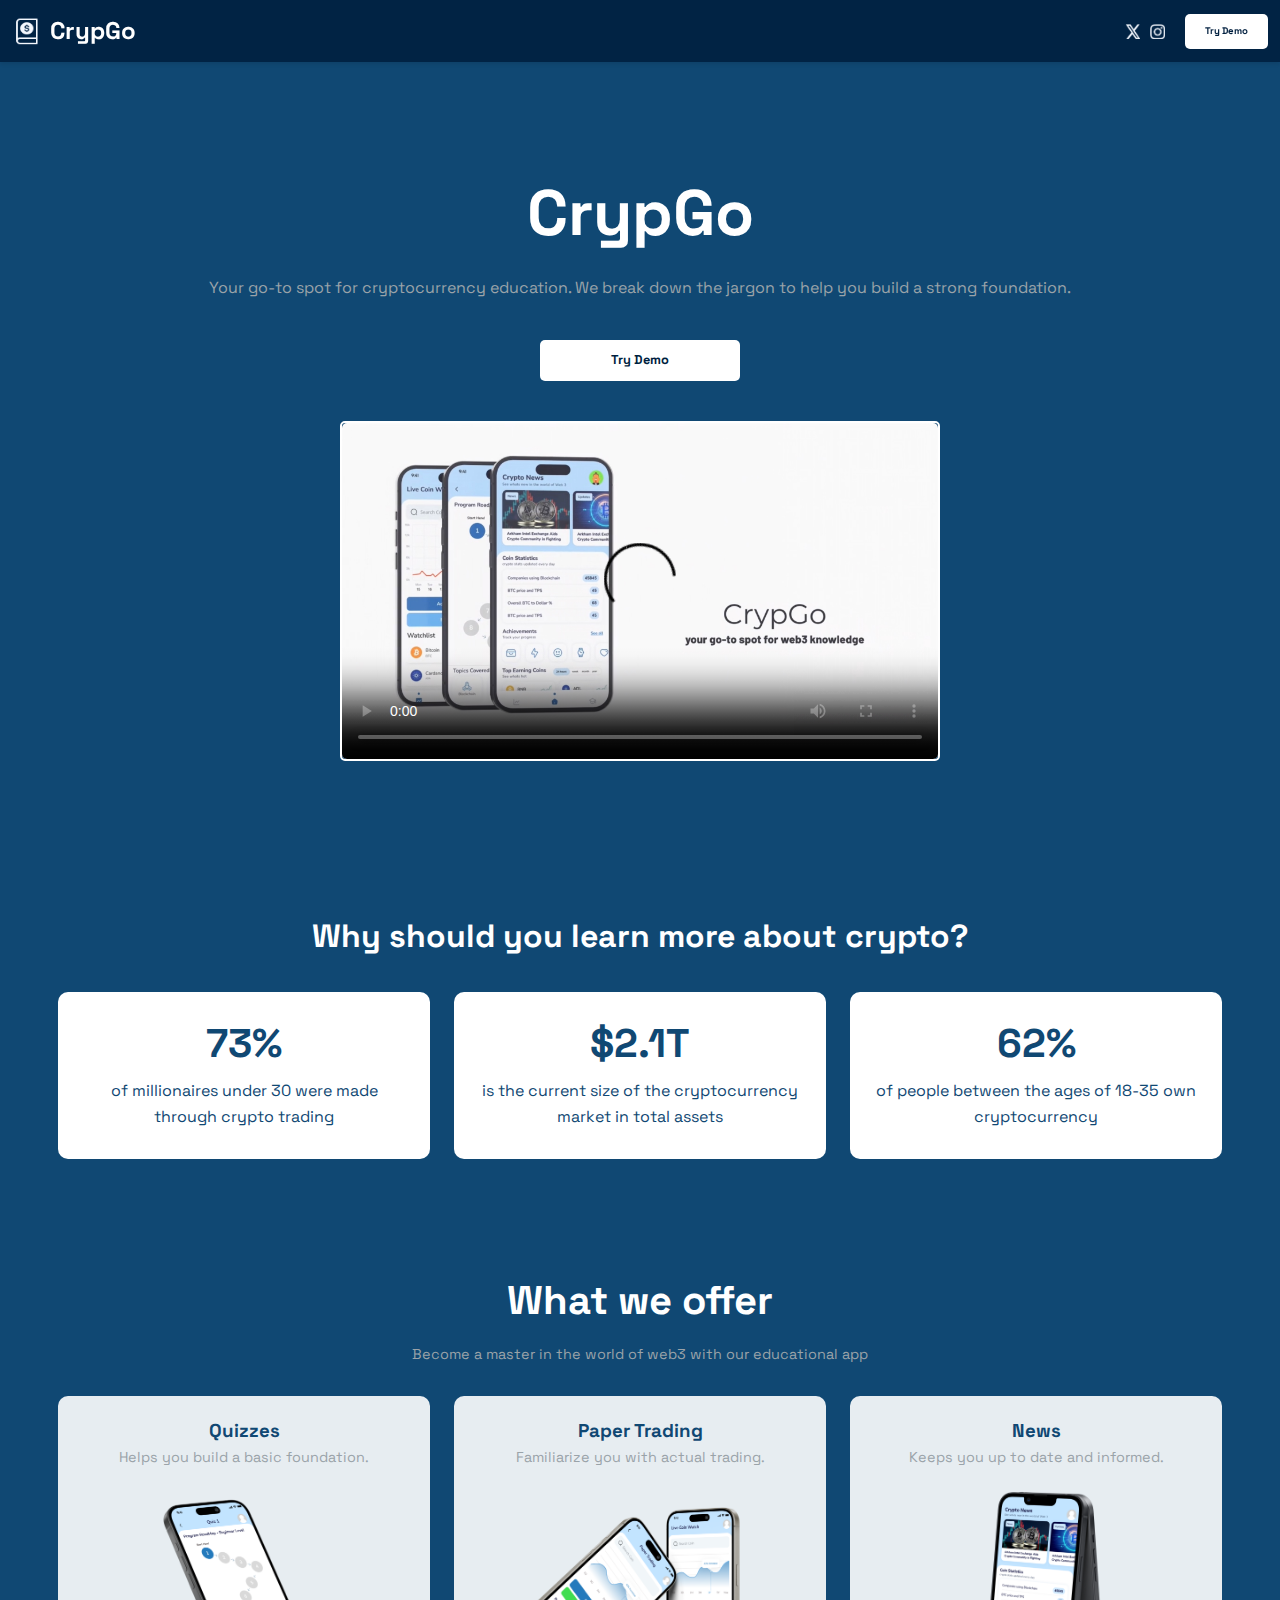
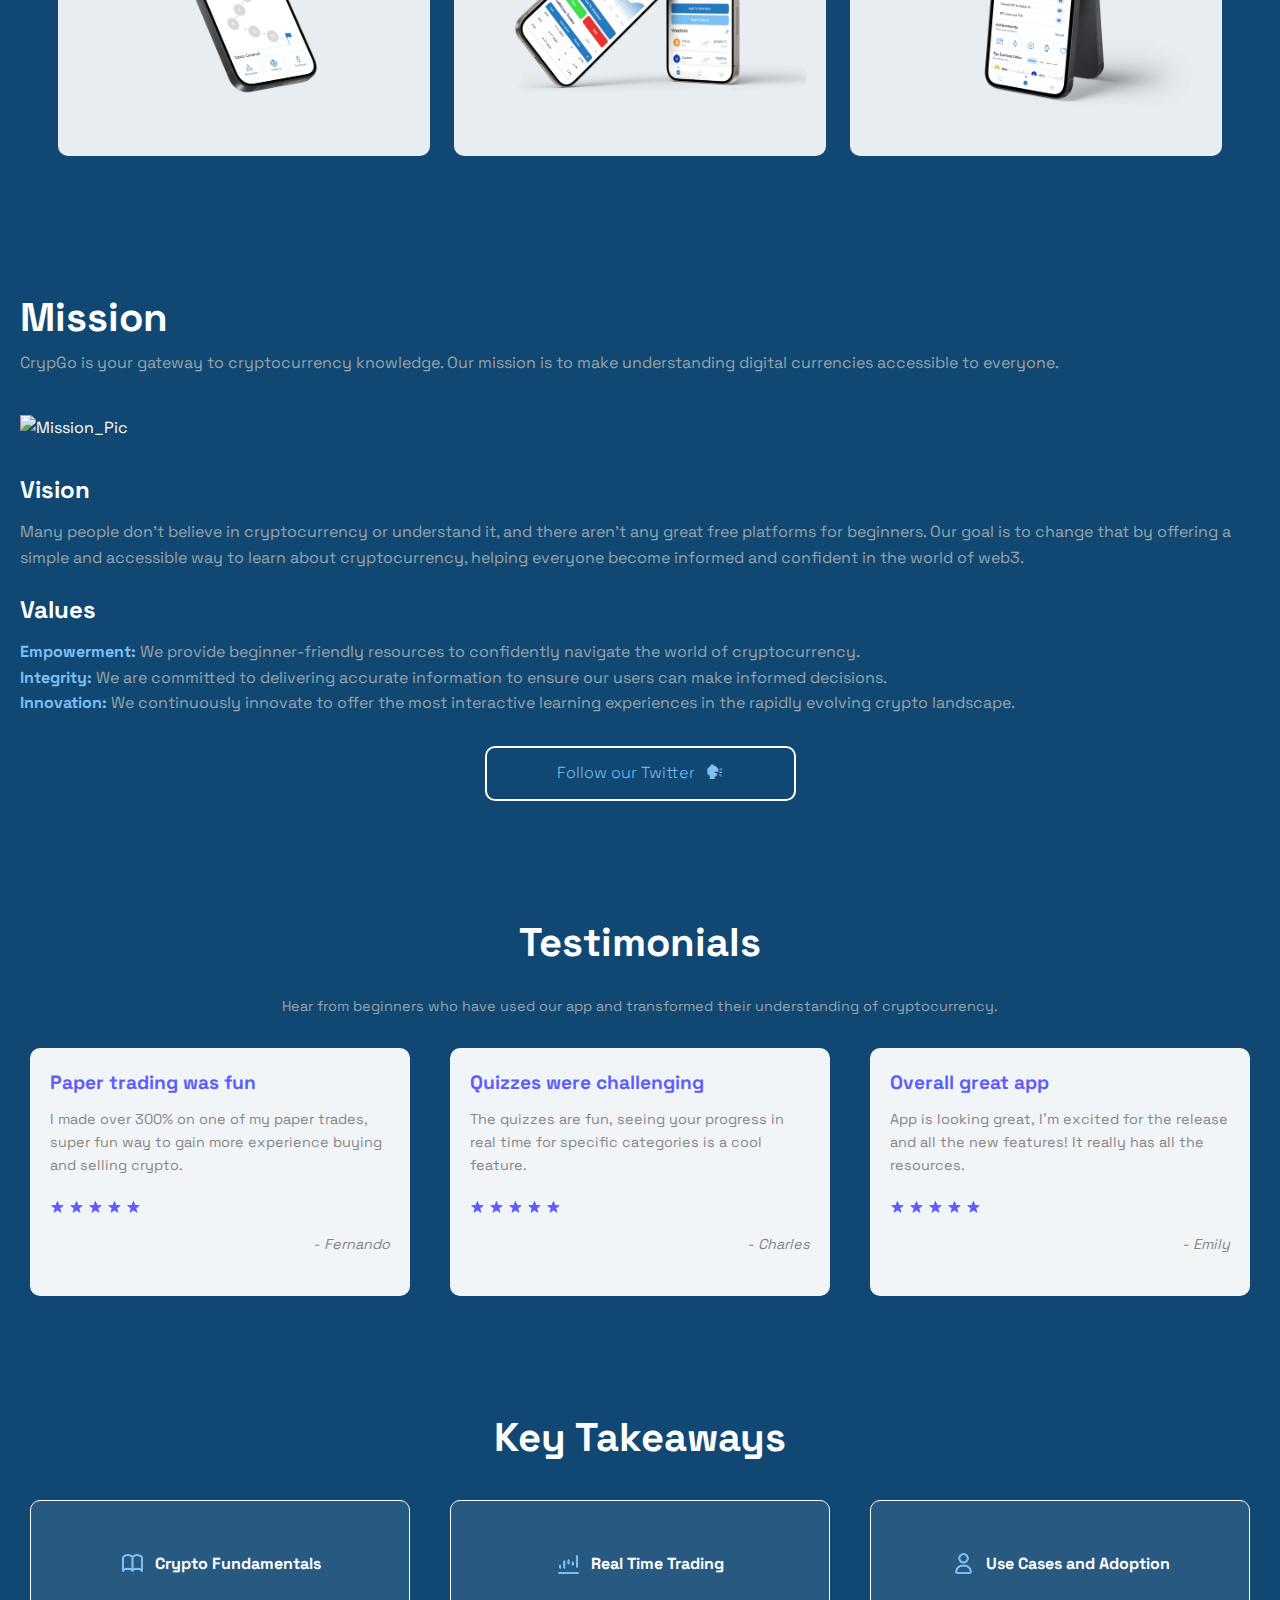
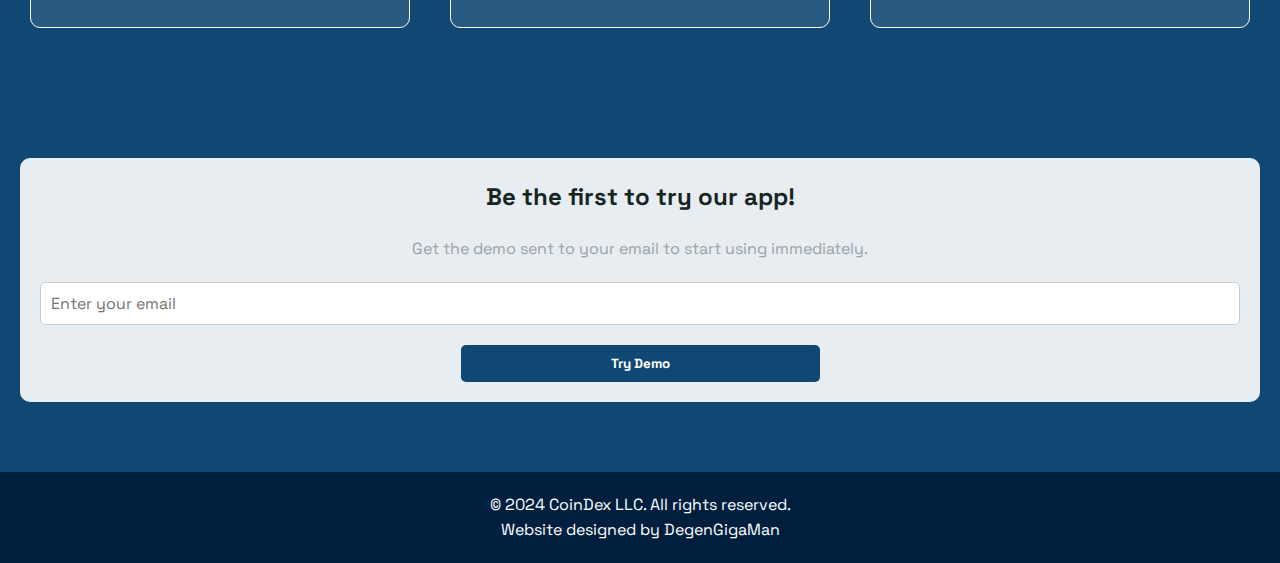
==== index.html @ a0b88c1d "Update index.html" ====
<!DOCTYPE html>
<html lang="en">
<head>
    <meta charset="UTF-8">
    <meta name="viewport" content="width=device-width, initial-scale=1.0">
    <title>CrypGo</title>
    <link rel="stylesheet" href="assets/css/styles9991.css">
    <link href="https://fonts.googleapis.com/css2?family=Space+Grotesk:wght@400;500;700&display=swap" rel="stylesheet">
    <link rel="icon" href="assets/favicon/favicon-180x180.png" type="image/png">
    <link rel="manifest" href="/site.webmanifest">
    <script>
    !function(t,e){var o,n,p,r;e.__SV||(window.posthog=e,e._i=[],e.init=function(i,s,a){function g(t,e){var o=e.split(".");2==o.length&&(t=t[o[0]],e=o[1]),t[e]=function(){t.push([e].concat(Array.prototype.slice.call(arguments,0)))}}(p=t.createElement("script")).type="text/javascript",p.async=!0,p.src=s.api_host.replace(".i.posthog.com","-assets.i.posthog.com")+"/static/array.js",(r=t.getElementsByTagName("script")[0]).parentNode.insertBefore(p,r);var u=e;for(void 0!==a?u=e[a]=[]:a="posthog",u.people=u.people||[],u.toString=function(t){var e="posthog";return"posthog"!==a&&(e+="."+a),t||(e+=" (stub)"),e},u.people.toString=function(){return u.toString(1)+".people (stub)"},o="capture identify alias people.set people.set_once set_config register register_once unregister opt_out_capturing has_opted_out_capturing opt_in_capturing reset isFeatureEnabled onFeatureFlags getFeatureFlag getFeatureFlagPayload reloadFeatureFlags group updateEarlyAccessFeatureEnrollment getEarlyAccessFeatures getActiveMatchingSurveys getSurveys getNextSurveyStep onSessionId setPersonProperties".split(" "),n=0;n<o.length;n++)g(u,o[n]);e._i.push([i,s,a])},e.__SV=1)}(document,window.posthog||[]);
    posthog.init('phc_WqKW3O8ZrnkgJFUJP3winq3ApRAwrnERkUU58z4vp6s',{api_host:'https://us.i.posthog.com', person_profiles: 'identified_only' // or 'always' to create profiles for anonymous users as well
        })
</script>
</head>
<body>
    <header>
        <div class="nav-left">
            <div class="logo">
                <img src="assets/images/logo.png" alt="logo">
                CrypGo
            </div>
        </div>
        <div class="nav-right">
            <div class="social-media-icons">
                <a href="https://twitter.com/crypgo_app" target="_blank">
                    <img src="assets/images/Twitter-icon.png" alt="Twitter" class="social-icon">
                </a>
                <a href="https://instagram.com/crypgo_app" target="_blank">
                    <img src="assets/images/Instagram-icon.png" alt="Instagram" class="social-icon">
                </a>
            </div>
            <a href="#form-section" class="try-demo" style="padding: 10px 20px; font-size: 0.6rem; font-family: 'Space Grotesk'; text-decoration: none;">Try Demo</a>
        </div>
    </header>    

    <section class="hero">
        <h1 style="font-size: 4rem;"> CrypGo</h1>
        <p>Your go-to spot for cryptocurrency education. We break down the jargon to help you build a strong foundation.</p>
        <a href="#form-section" class="try-demo" style="font-family: 'Space Grotesk'; font-size: 0.8rem; text-decoration: none;">Try Demo</a>
                <div class="video-container" style="margin-top: 40px;">
            <video controls playsinline poster="assets/images/thumbnail.jpg" style="width: 100%; max-width: 600px; height: auto;">
                <source src="assets/images/intro_vid.mp4" type="video/mp4">
                Your browser does not support the video tag.
            </video>
        </div>
    </section>

    <section class="why-learn">
        <h2>Why should you learn more about crypto?</h2>
        <div class="stat">
            <h3>73%</h3>
            <p>of millionaires under 30 were made through crypto trading</p>
        </div>
        <div class="stat">
            <h3>$2.1T</h3>
            <p>is the current size of the cryptocurrency market in total assets</p>
        </div>
        <div class="stat">
            <h3>62%</h3>
            <p>of people between the ages of 18-35 own cryptocurrency</p>
        </div>
    </section>

    <section class="features">
        <h2>What we offer</h2>
        <p>Become a master in the world of web3 with our educational app</p>
        <div class="feature" style="margin-bottom: 30px;">
            <h3>Quizzes</h3>
            <p>Helps you build a basic foundation.</p>
            <img src="assets/images/iPhone1.png" alt="Quizzes">
        </div>
        <div class="feature" style="margin-bottom: 30px;">
            <h3>Paper Trading</h3>
            <p>Familiarize you with actual trading.</p>
            <img src="assets/images/iPhone2.png" alt="Paper Trading">
        </div>
        <div class="feature">
            <h3>News</h3>
            <p>Keeps you up to date and informed.</p>
            <img src="assets/images/iPhone3.png" alt="News">
        </div>
    </section>

    <section class="mission">
        <h2>Mission</h2>
        <p>CrypGo is your gateway to cryptocurrency knowledge. Our mission is to make understanding digital currencies accessible to everyone.</p>
        <img src="/assets/images/Mission.png" alt="Mission_Pic">
        <h3 style="margin-bottom: 10px; font-size: 1.5rem;">Vision</h3>
        <p>Many people don't believe in cryptocurrency or understand it, and there aren't any great free platforms for beginners.
            Our goal is to change that by offering a simple and accessible way to learn about cryptocurrency,
            helping everyone become informed and confident in the world of web3.
        </p>
        <h3 style="margin-top: 20px; margin-bottom: 10px; font-size: 1.5rem;">Values</h3>
        <p><strong style="color:#7DBFF3";>Empowerment:</strong> We provide beginner-friendly resources to confidently navigate the world of cryptocurrency.</p>
        <p><strong style="color:#7DBFF3";>Integrity:</strong> We are committed to delivering accurate information to ensure our users can make informed decisions. </p>
        <p><strong style="color:#7DBFF3";>Innovation:</strong> We continuously innovate to offer the most interactive learning experiences in the rapidly evolving crypto landscape. </p>
        <div class="cta-container">
            <a href="https://twitter.com/crypgo_app" class="follow-twitter">
                Follow our Twitter 
                <span>&#x1F5E3;</span> <!-- Replace with appropriate icon if needed -->
            </a>
        </div>
    </section>



    <section class="testimonials">
        <h2>Testimonials</h2>
        <p>Hear from beginners who have used our app and transformed their understanding of cryptocurrency. </p>
        <div class="testimonials-container">
            <div class="testimonial">
                <p style="color: #5D5DFF;">Paper trading was fun</p>
                <p style="color: #868686; margin-bottom: 20px;" >I made over 300% on one of my paper trades, super fun way to gain more experience buying and selling crypto.</p>
                <img src="assets/images/Star.png" alt="5stars" style="width: 15px; height: 15px;">
                <img src="assets/images/Star.png" alt="5stars" style="width: 15px; height: 15px;">
                <img src="assets/images/Star.png" alt="5stars" style="width: 15px; height: 15px;">
                <img src="assets/images/Star.png" alt="5stars" style="width: 15px; height: 15px;">
                <img src="assets/images/Star.png" alt="5stars" style="width: 15px; height: 15px;">
                <p style="color: #868686;">- Fernando</p>
            </div>
            <div class="testimonial">
                <p style="color: #5D5DFF;">Quizzes were challenging</p>
                <p style="color: #868686; margin-bottom: 20px;">The quizzes are fun, seeing your progress in real time for specific categories is a cool feature.</p>
                <img src="assets/images/Star.png" alt="5stars" style="width: 15px; height: 15px;">
                <img src="assets/images/Star.png" alt="5stars" style="width: 15px; height: 15px;">
                <img src="assets/images/Star.png" alt="5stars" style="width: 15px; height: 15px;">
                <img src="assets/images/Star.png" alt="5stars" style="width: 15px; height: 15px;">
                <img src="assets/images/Star.png" alt="5stars" style="width: 15px; height: 15px;">
                <p style="color: #868686;">- Charles</p>
            </div>
            <div class="testimonial">
                <p style="color: #5D5DFF;">Overall great app</p>
                <p style="color: #868686; margin-bottom: 20px;">App is looking great, I'm excited for the release and all the new features! It really has all the resources.</p>
                <img src="assets/images/Star.png" alt="5stars" style="width: 15px; height: 15px;">
                <img src="assets/images/Star.png" alt="5stars" style="width: 15px; height: 15px;">
                <img src="assets/images/Star.png" alt="5stars" style="width: 15px; height: 15px;">
                <img src="assets/images/Star.png" alt="5stars" style="width: 15px; height: 15px;">
                <img src="assets/images/Star.png" alt="5stars" style="width: 15px; height: 15px;">
                <p style="color: #868686;">- Emily</p>
            </div>
        </div>
    </section>
    

    <section class="key-takeaways">
        <h2>Key Takeaways</h2>
        <div class="takeaways-container">
            <div class="takeaway">
                <img src="assets/images/Fundamentals.png" alt="fundamentals" class="takeaway-icon">
                <span>Crypto Fundamentals</span>
            </div>
            <div class="takeaway">
                <img src="assets/images/chart.png" alt="real-time trading" class="takeaway-icon">
                <span>Real Time Trading</span>
            </div>
            <div class="takeaway">
                <img src="assets/images/UseCase.png" alt="use cases" class="takeaway-icon">
                <span>Use Cases and Adoption</span>
            </div>
        </div>
    </section>
    

    <section class="cta" id="form-section">
        <div class="cta-container1">
            <h2 style="color: #16251F;">Be the first to try our app!</h2>
            <p style="color:#9AA3A9;">Get the demo sent to your email to start using immediately.</p>
            <form action="https://formspree.io/f/mrbzqnyv" method="POST" class="email-form">
                <input type="email" name="email" id="email" placeholder="Enter your email" class="email-input" required>
                <button type="submit" class="try-demo1">Try Demo</button>
            </form>
        </div>
    </section>   

    <footer>
        <p>&copy; 2024 CoinDex LLC. All rights reserved.</p>
        <p>Website designed by DegenGigaMan</p>
    </footer>
</body>
</html>
---- assets/css/styles9991.css ----
* {
    margin: 0;
    padding: 0;
    box-sizing: border-box;
    font-family: 'Space Grotesk', sans-serif; /* Updated font family */
}

html {
    scroll-behavior: smooth;
}

body {
    background: linear-gradient(180deg, #104873, #104873);
    color: #fff;
    line-height: 1.6;
}

header {
    display: flex;
    justify-content: space-between;
    align-items: center;
    padding: 12px;
    background: rgba(0, 31, 63, 0.9); /* Slightly transparent to make it stand out */
    box-shadow: 0 2px 4px rgba(0, 0, 0, 0.1); /* Add a subtle shadow for depth */
    position: sticky;
    top: 0;
    width: 100%; /* Ensure the header spans the full width */
    z-index: 1000; /* Ensure it stays on top */
}

.nav-left {
    display: flex;
    align-items: center;
}

.logo {
    font-size: 1.5rem;
    font-weight: bold;
    display: flex;
    align-items: center;
}

.logo img {
    margin-right: 10px; /* Space between logo image and text */
    height: 28px;
    width: 28px;
}

.nav-right {
    display: flex;
    align-items: center;
}

.social-media-icons {
    display: flex;
    align-items: center;
    margin-right: 10px;
}

.social-media-icons a {
    display: flex;
    align-items: center;
    margin-right: 10px; /* Space between each icon */
}

.social-icon {
    width: 15px; /* Adjust icon size as needed */
    height: 15px; /* Adjust icon size as needed */
}

.video-container {
    display: flex;
    justify-content: center;
    align-items: center;
    margin-top: 40px;
    border: 2px solid #fff; /* Add a white border */
    border-radius: 5px; /* Optional: Add border radius for rounded corners */
    max-width: 600px; /* Set a maximum width for the container */
    width: 100%; /* Ensure the container takes up full width up to max-width */
    margin: 0 auto; /* Center the container */
}

.video-container video {
    width: 100%;
    max-width: 600px; /* Adjust the max-width as needed */
    border-radius: 5px; /* Optional: Add border radius for rounded corners */
}

.try-demo1 {
    background: #104873;
    color: #fff;
    padding: 10px 150px;
    border: none;
    border-radius: 5px;
    cursor: pointer;
    font-weight: bold;
}


.hero .try-demo {
    display: block;
    width: 100%;
}

.hero {
    text-align: center;
    padding: 100px 20px;
}

.hero h1 {
    margin-bottom: 10px;
    font-family: 'Space Grotesk';
}

.hero p {
    color: #9AA3A9;
    margin-bottom: 40px;
}

.statistics {
    display: flex;
    flex-wrap: wrap;
    justify-content: space-around;
    padding: 50px 20px;
    background: rgba(255, 255, 255, 0.1);
    border-radius: 10px;
    margin: 20px 0;
}

.statistics .stat {
    flex: 1 1 30%;
    text-align: center;
    margin: 10px;
    padding: 20px;
    background: rgba(255, 255, 255, 0.1);
    border-radius: 10px;
}

.statistics .stat h2 {
    font-size: 2rem;
    margin-bottom: 10px;
}

.why-learn {
    text-align: center;
    padding: 50px 20px;
}

.why-learn h2 {
    font-size: 2rem;
    margin-bottom: 20px;
}

.why-learn .stat {
    display: inline-block;
    width: 30%;
    margin: 10px;
    padding: 20px;
    background: rgba(255, 255, 255, 1.0);
    border-radius: 10px;
    text-align: center;
}

.why-learn .stat h3 {
    font-size: 2.5rem;
    margin-bottom: 2px;
    color: #104873;
}

.why-learn .stat p {
    font-size: 1rem;
    margin-bottom: 10px;
    color: #104873;
}

.features {
    text-align: center;
    padding: 50px 20px;
}

.features h2 {
    font-size: 2.5rem;
    margin-bottom: 10px;
}

.features p {
    margin-bottom: 20px;
    color: #9AA3A9;
    font-size: .9rem;
}

.feature p {
    margin-bottom: 0px;
}

.features .feature {
    display: inline-block;
    width: 30%;
    margin: 10px;
    padding: 20px;
    background: rgba(255, 255, 255, 0.9);
    border-radius: 10px;
    text-align: center;
}

.features .feature h3 {
    color: #104873;
}


.features .feature img {
    width: 100%;
    height: auto;
    margin-bottom: 10px;
    border-radius: 10px;
}

.mission {
    padding: 50px 20px;
}

.mission h2 {
    font-size: 2.5rem;
}

.mission p {
    font-size: 1rem;
    color: #9AA3A9;
}

.mission img {
    margin-top: 40px;
    margin-bottom: 30px;
    width: 280px;
    height: 280px;
    
}

.cta-container {
    display: flex;
    justify-content: center;
    align-items: center;
    margin-top: 30px;
}

.follow-twitter {
    background: transparent;
    color: #7DBFF3;
    padding: 10px 70px;
    border: 2px solid #fff;
    border-radius: 10px;
    cursor: pointer;
    font-weight: 100;
    display: inline-flex;
    align-items: center;
    margin-bottom: 10px;
    text-decoration: none; /* Remove the default link underline */
}

.follow-twitter span {
    margin-left: 10px;
    font-size: 1.2em;
}


.testimonials {
    text-align: center;
    padding: 50px 20px;
}

.testimonials p {
    margin-bottom: 20px;
    color: #9AA3A9;
    font-size: .9rem;
}

.testimonials h2 {
    font-size: 2.5rem;
    margin-bottom: 20px;
}

.testimonials-container {
    display: flex;
    flex-wrap: wrap;
    justify-content: space-around;
    gap: 20px; /* Adjust spacing between testimonial cards */
}

.testimonial {
    flex: 1 1 30%;
    background: rgba(255, 255, 255, 0.95);
    border-radius: 10px;
    padding: 20px;
    margin: 10px;
    text-align: left;
}

.testimonial p:first-child {
    font-size: 1.2rem;
    font-weight: bold;
    margin-bottom: 10px;
}

.testimonial p:last-child {
    text-align: right;
    font-style: italic;
    margin-top: 10px;
}


.key-takeaways {
    text-align: center;
    padding: 50px 20px;
}

.key-takeaways h2 {
    font-size: 2.5rem;
    margin-bottom: 20px;
    font-family: 'Space Grotesk', sans-serif; /* Ensure the correct font is applied */
}

.takeaways-container {
    display: flex;
    flex-wrap: wrap;
    justify-content: space-around;
    gap: 20px; /* Adjust spacing between takeaway cards */
}

.takeaway {
    display: flex;
    align-items: center;
    justify-content: center; /* Center the content horizontally */
    flex: 1 1 30%;
    background: rgba(255, 255, 255, 0.1);
    border-radius: 10px;
    padding: 50px;
    margin: 10px;
    border: 1px solid #fff; /* Add white border */
    text-align: center; /* Center the text */
    font-family: 'Space Grotesk', sans-serif; /* Ensure the correct font is applied */
}

.takeaway-icon {
    width: 25px;
    height: 25px;
    margin-right: 10px; /* Space between icon and text */
}

.takeaway span {
    font-size: 1rem;
    font-weight: bold;
    font-family: 'Space Grotesk', sans-serif; /* Ensure the correct font is applied */
}


.cta {
    text-align: center;
    padding: 50px 20px;
}

.cta-container1 {
    background: rgba(255, 255, 255, 0.9);
    border-radius: 10px;
    padding: 20px;
    margin: 20px 0;
    display: flex;
    flex-direction: column;
    align-items: center;
    justify-content: center;
}

.cta h2 {
    font-size: 2.rem;
    margin-bottom: 20px;
}

.cta p {
    font-size: 1rem;
    margin-bottom: 20px;
}

.email-form {
    display: flex;
    flex-direction: column;
    align-items: center;
    gap: 20px;
    width: 100%;
}

.email-label {
    font-size: 1rem;
    color: #16251F;
    margin-bottom: 5px;
    text-align: left;
    width: 100%;
}

.email-input {
    width: 100%;
    padding: 10px;
    border: 1px solid #ccc;
    border-radius: 5px;
    font-size: 1rem;
    transition: border-color 0.3s;
}

.email-input:focus {
    border-color: #007bff;
    outline: none;
}

.try-demo {
    background: #fff;
    color: #001f3f;
    padding: 10px 20px;
    border: none;
    border-radius: 5px;
    cursor: pointer;
    font-weight: bold;
}


footer {
    text-align: center;
    padding: 20px;
    background: #001f3f;
}


@media (max-width: 768px) {
    .testimonials-container {
        flex-direction: column;
        align-items: center;
    }

    .testimonial {
        flex: 1 1 100%;
        width: 90%; /* Adjust width for better mobile view */
    }
}

@media (min-width: 768px) {
    .hero .try-demo {
        width: auto; /* Adjust width for larger screens */
        max-width: 200px; /* Set a maximum width for larger screens */
        margin: 0 auto;
    }
}

/* Media Queries for responsiveness */
@media (max-width: 768px) {
    .statistics, .why-learn .stat, .features .feature, .key-takeaways .takeaway {
        flex: 1 1 100%;
        width: 90%;
        margin: 10px auto;
    }

    .hero h1 {
        font-size: 2rem;
    }

    .hero {
        padding: 50px 20px;
    }

    .features .feature img {
        height: auto;
    }
}
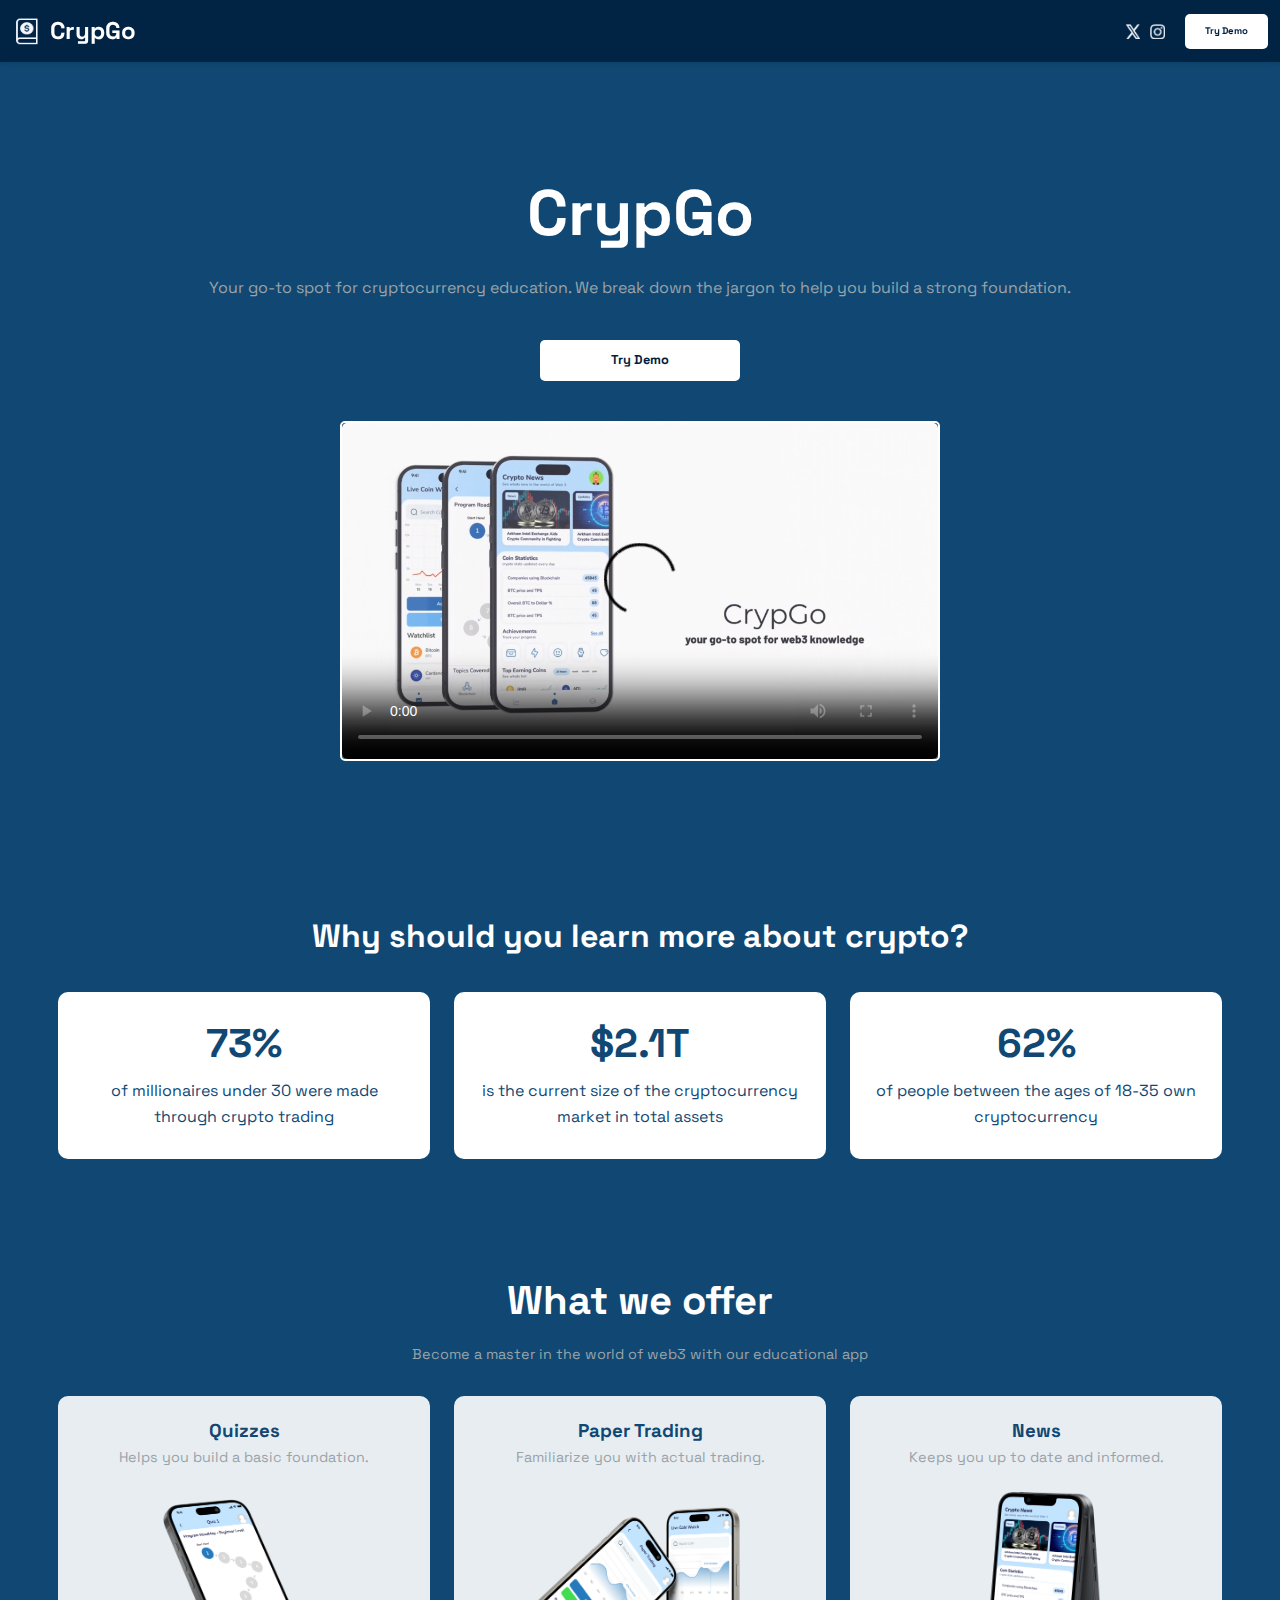
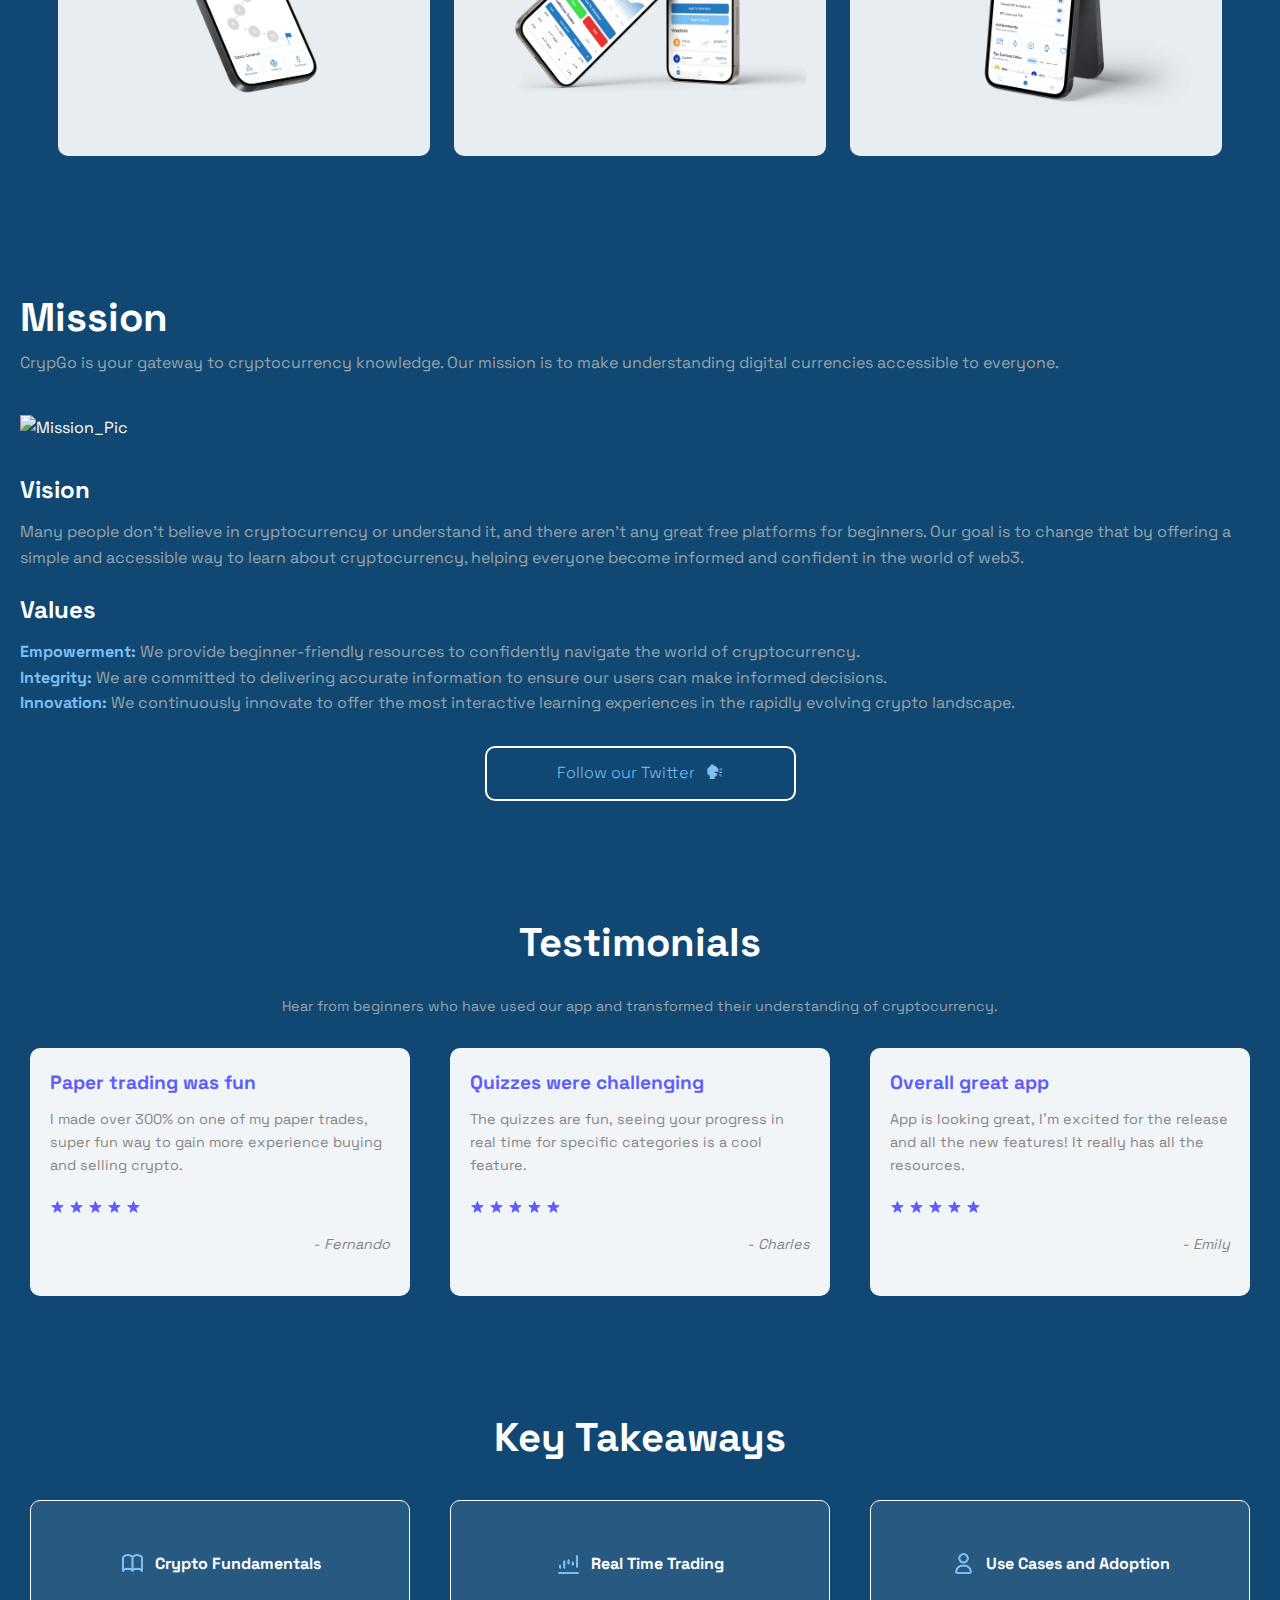
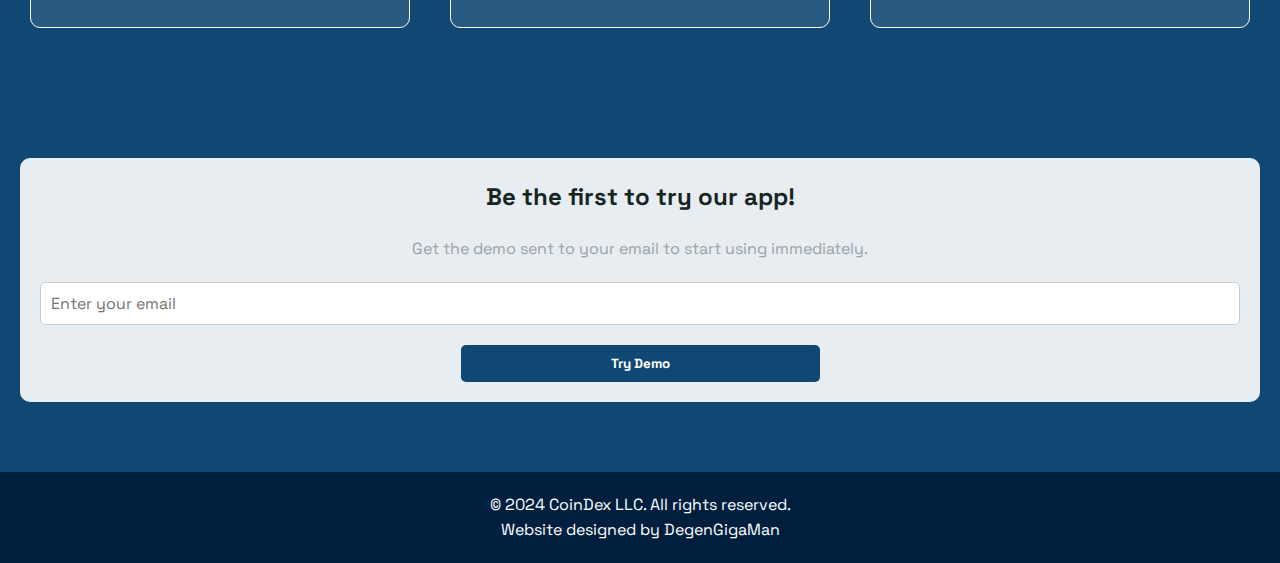
==== commit 5a36222d: "Update index.html" ====
--- a/index.html
+++ b/index.html
@@ -6,7 +6,7 @@
     <title>CrypGo</title>
     <link rel="stylesheet" href="assets/css/styles9991.css">
     <link href="https://fonts.googleapis.com/css2?family=Space+Grotesk:wght@400;500;700&display=swap" rel="stylesheet">
-    <link rel="icon" href="assets/favicon/favicon-180x180.png" type="image/png">
+    <link rel="icon" href="/favicon-180x180.png" type="image/png">
     <link rel="manifest" href="/site.webmanifest">
     <script>
     !function(t,e){var o,n,p,r;e.__SV||(window.posthog=e,e._i=[],e.init=function(i,s,a){function g(t,e){var o=e.split(".");2==o.length&&(t=t[o[0]],e=o[1]),t[e]=function(){t.push([e].concat(Array.prototype.slice.call(arguments,0)))}}(p=t.createElement("script")).type="text/javascript",p.async=!0,p.src=s.api_host.replace(".i.posthog.com","-assets.i.posthog.com")+"/static/array.js",(r=t.getElementsByTagName("script")[0]).parentNode.insertBefore(p,r);var u=e;for(void 0!==a?u=e[a]=[]:a="posthog",u.people=u.people||[],u.toString=function(t){var e="posthog";return"posthog"!==a&&(e+="."+a),t||(e+=" (stub)"),e},u.people.toString=function(){return u.toString(1)+".people (stub)"},o="capture identify alias people.set people.set_once set_config register register_once unregister opt_out_capturing has_opted_out_capturing opt_in_capturing reset isFeatureEnabled onFeatureFlags getFeatureFlag getFeatureFlagPayload reloadFeatureFlags group updateEarlyAccessFeatureEnrollment getEarlyAccessFeatures getActiveMatchingSurveys getSurveys getNextSurveyStep onSessionId setPersonProperties".split(" "),n=0;n<o.length;n++)g(u,o[n]);e._i.push([i,s,a])},e.__SV=1)}(document,window.posthog||[]);
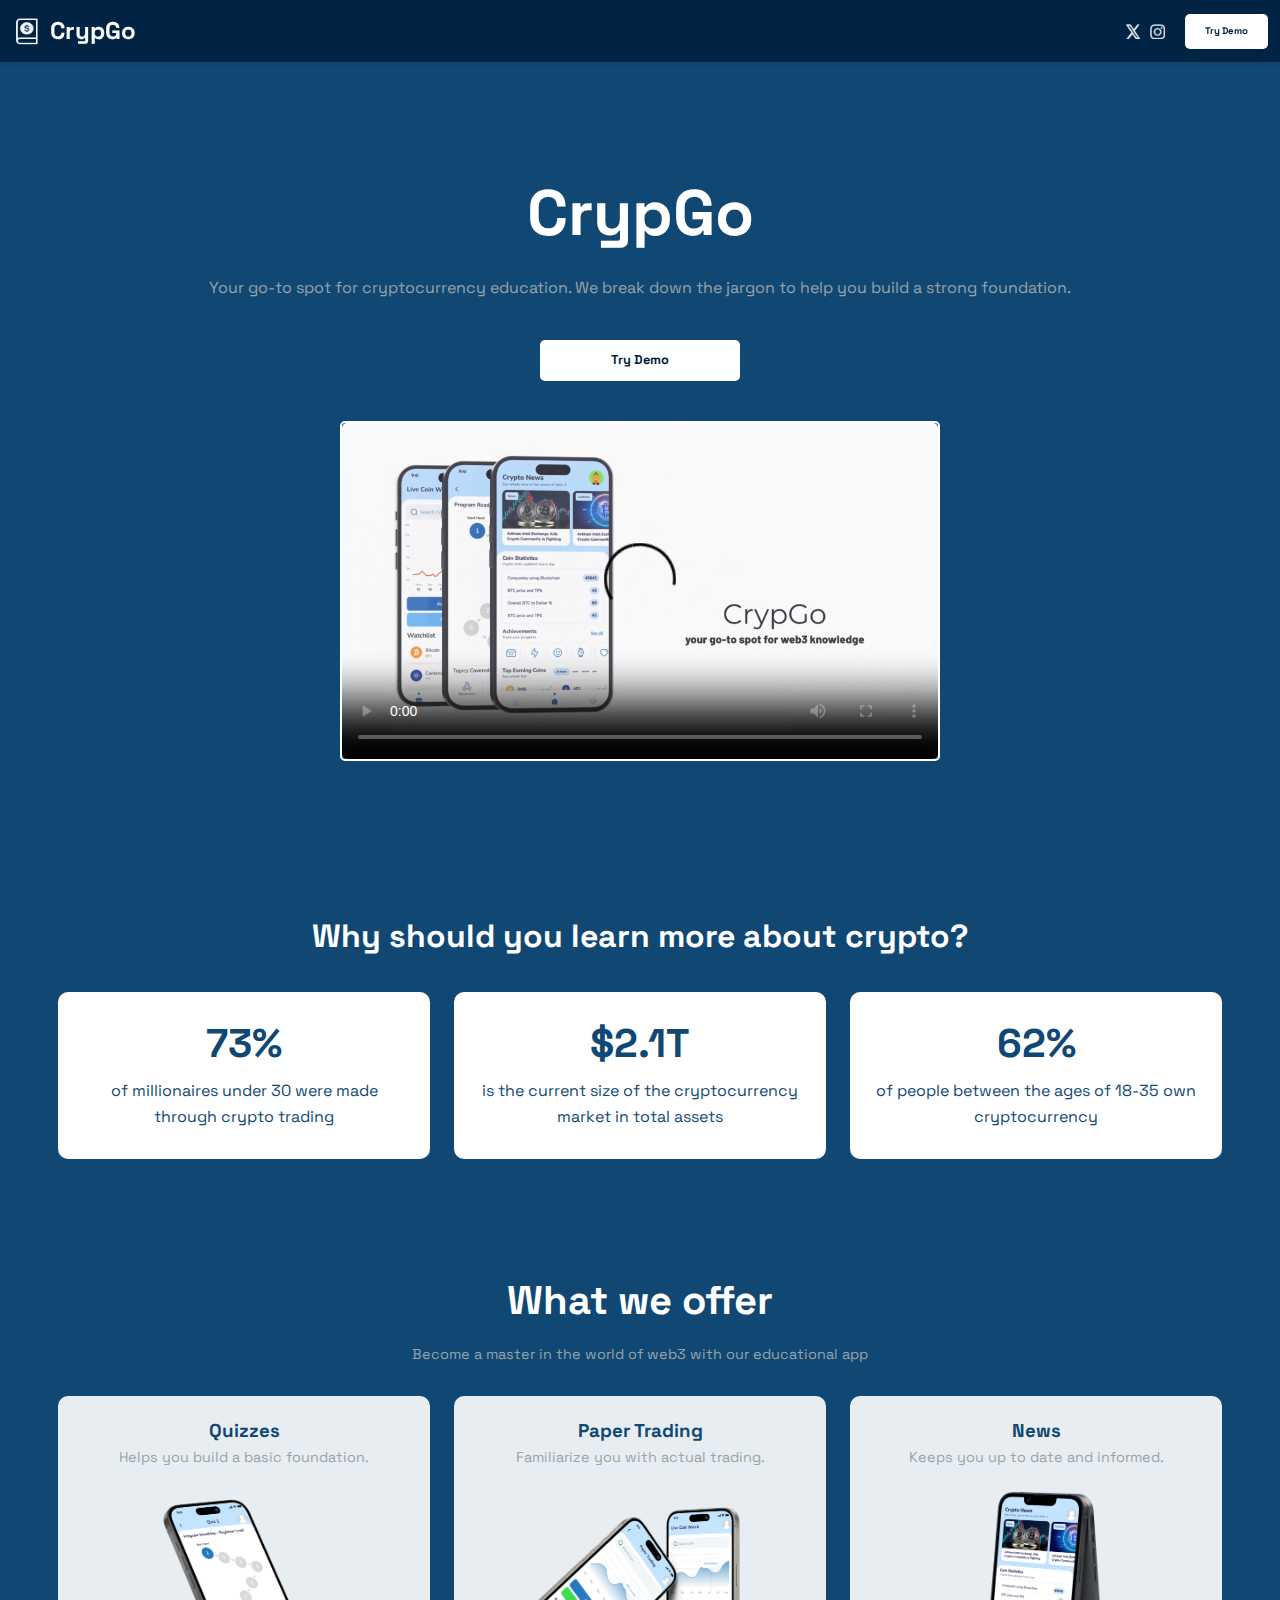
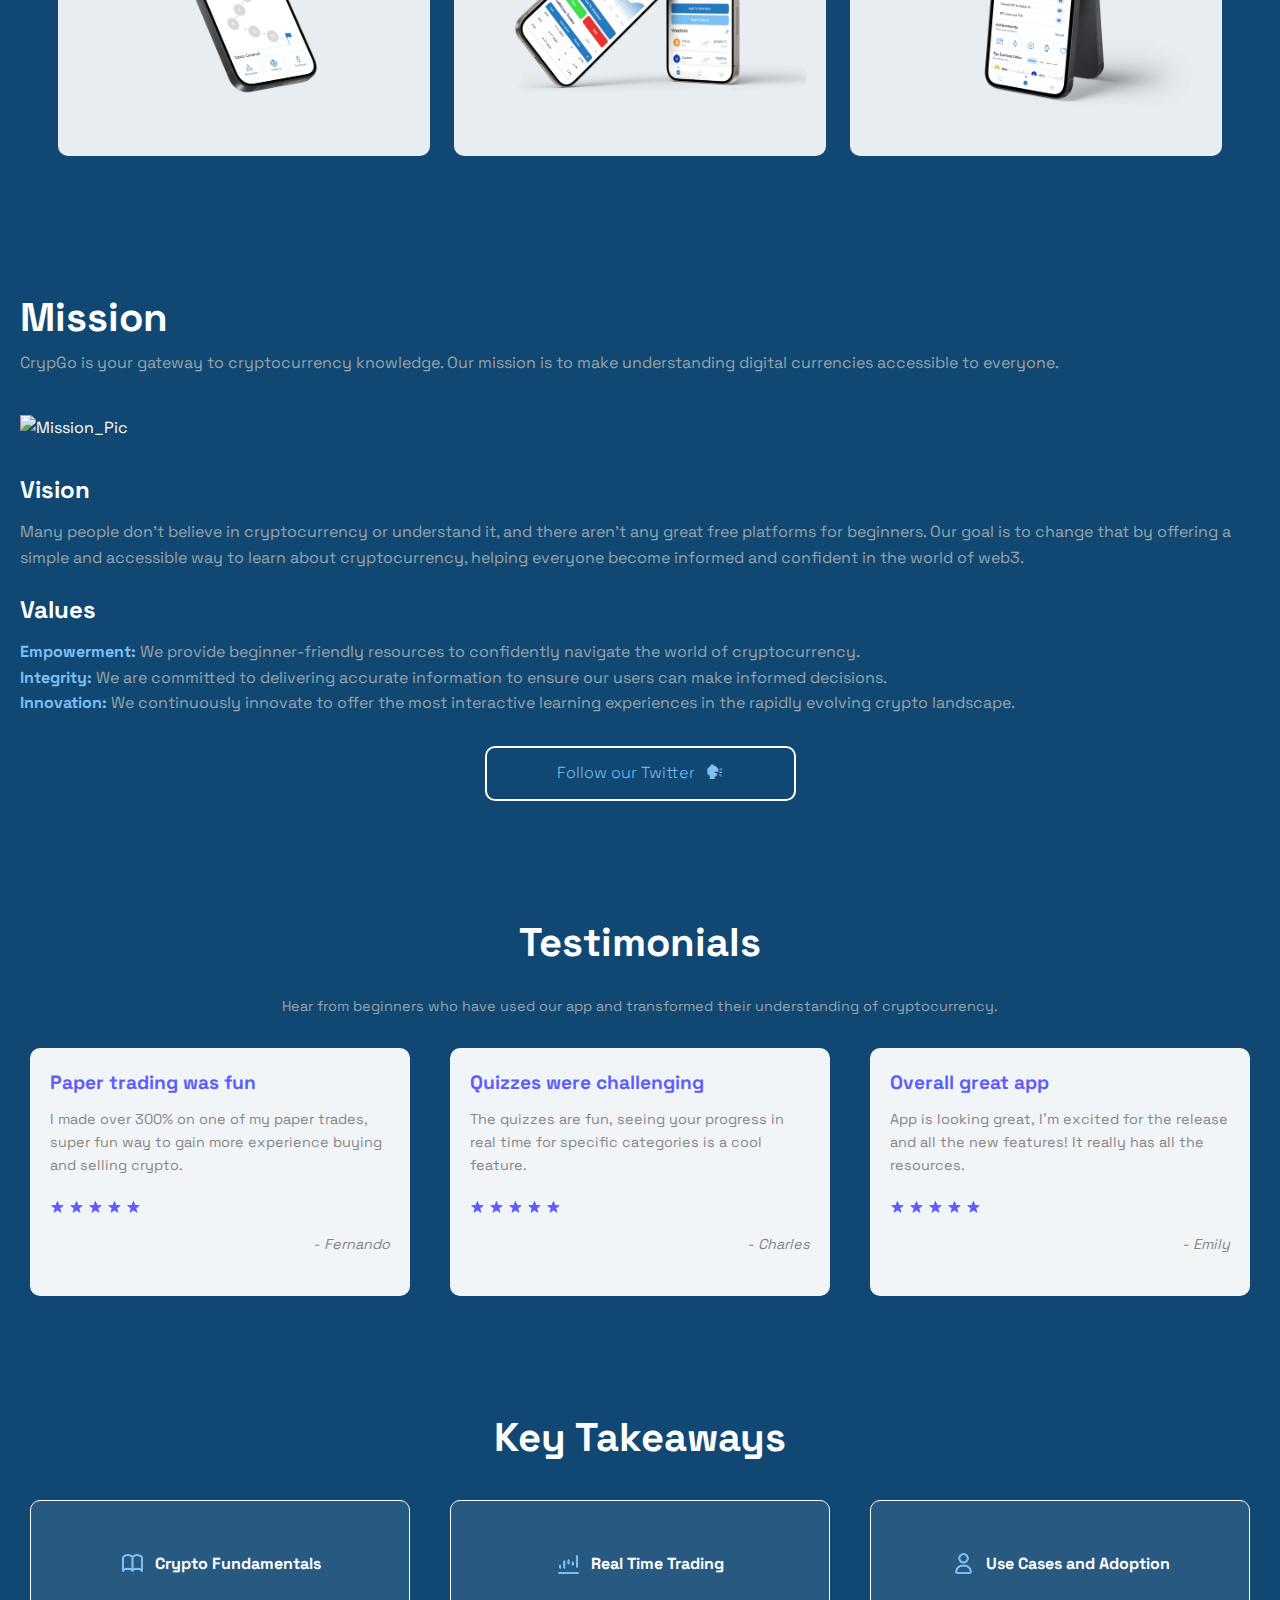
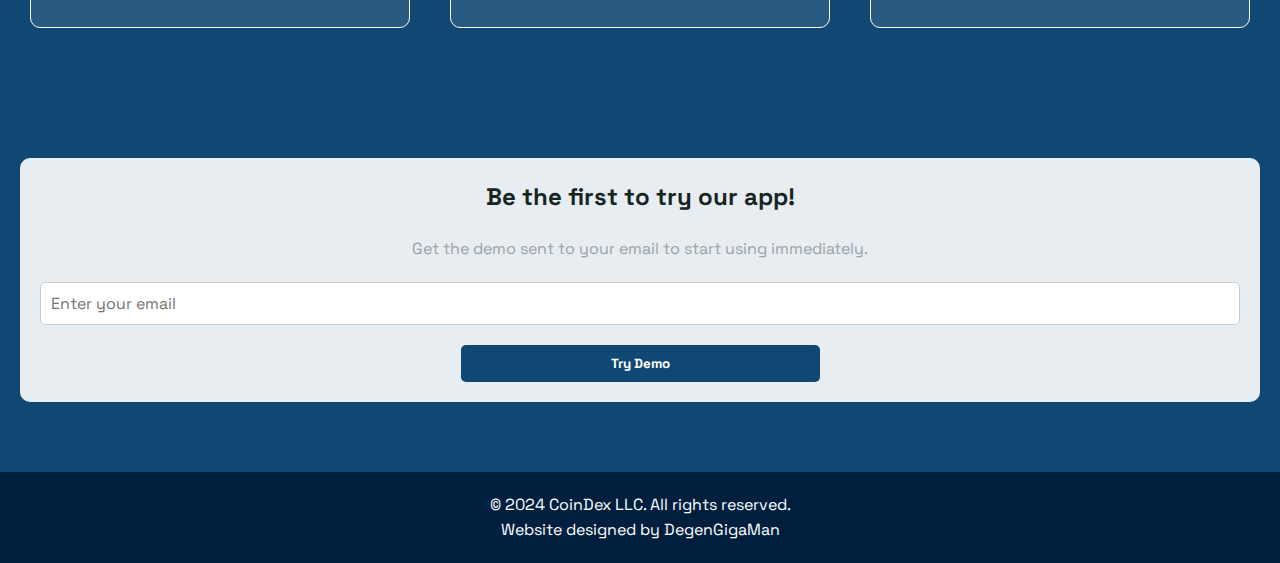
==== commit 99d82c7a: "Update index.html" ====
--- a/index.html
+++ b/index.html
@@ -3,7 +3,7 @@
 <head>
     <meta charset="UTF-8">
     <meta name="viewport" content="width=device-width, initial-scale=1.0">
-    <title>CrypGo</title>
+    <title>CrypGO</title>
     <link rel="stylesheet" href="assets/css/styles9991.css">
     <link href="https://fonts.googleapis.com/css2?family=Space+Grotesk:wght@400;500;700&display=swap" rel="stylesheet">
     <link rel="icon" href="/favicon-180x180.png" type="image/png">
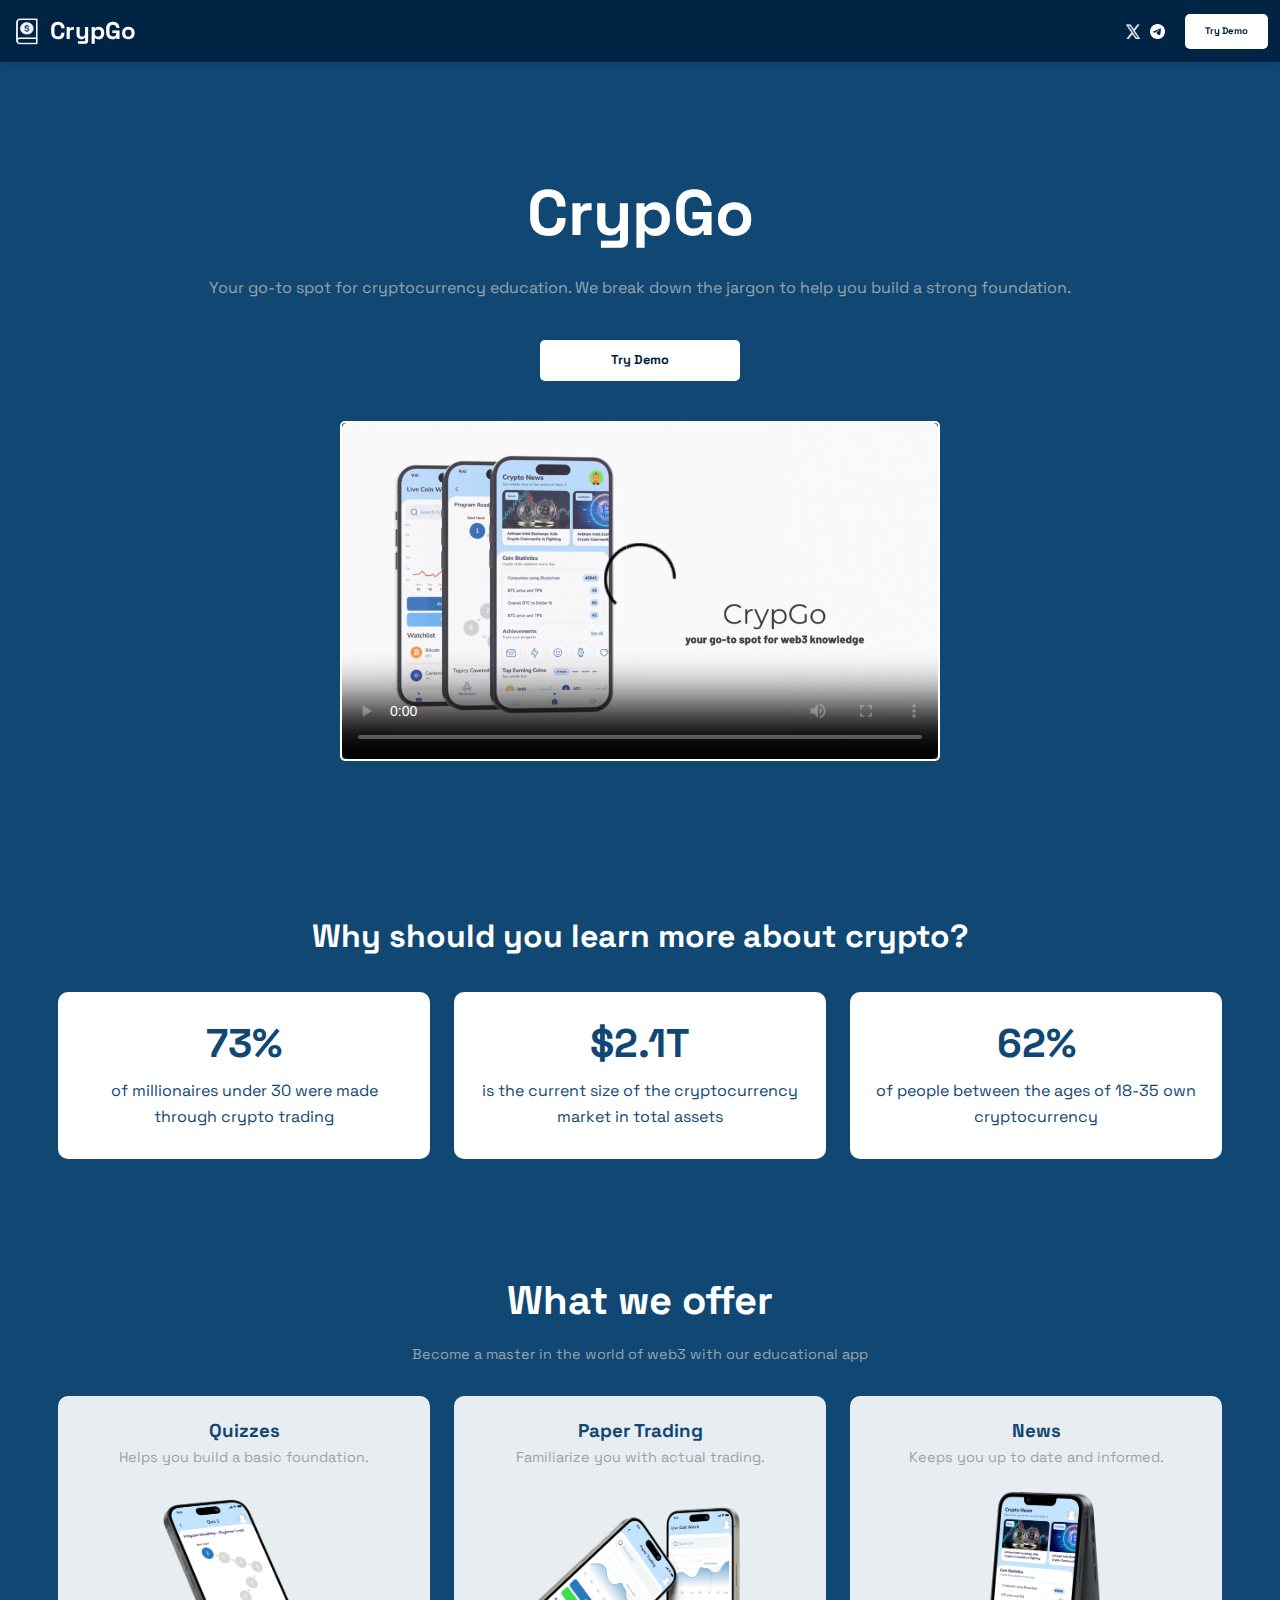
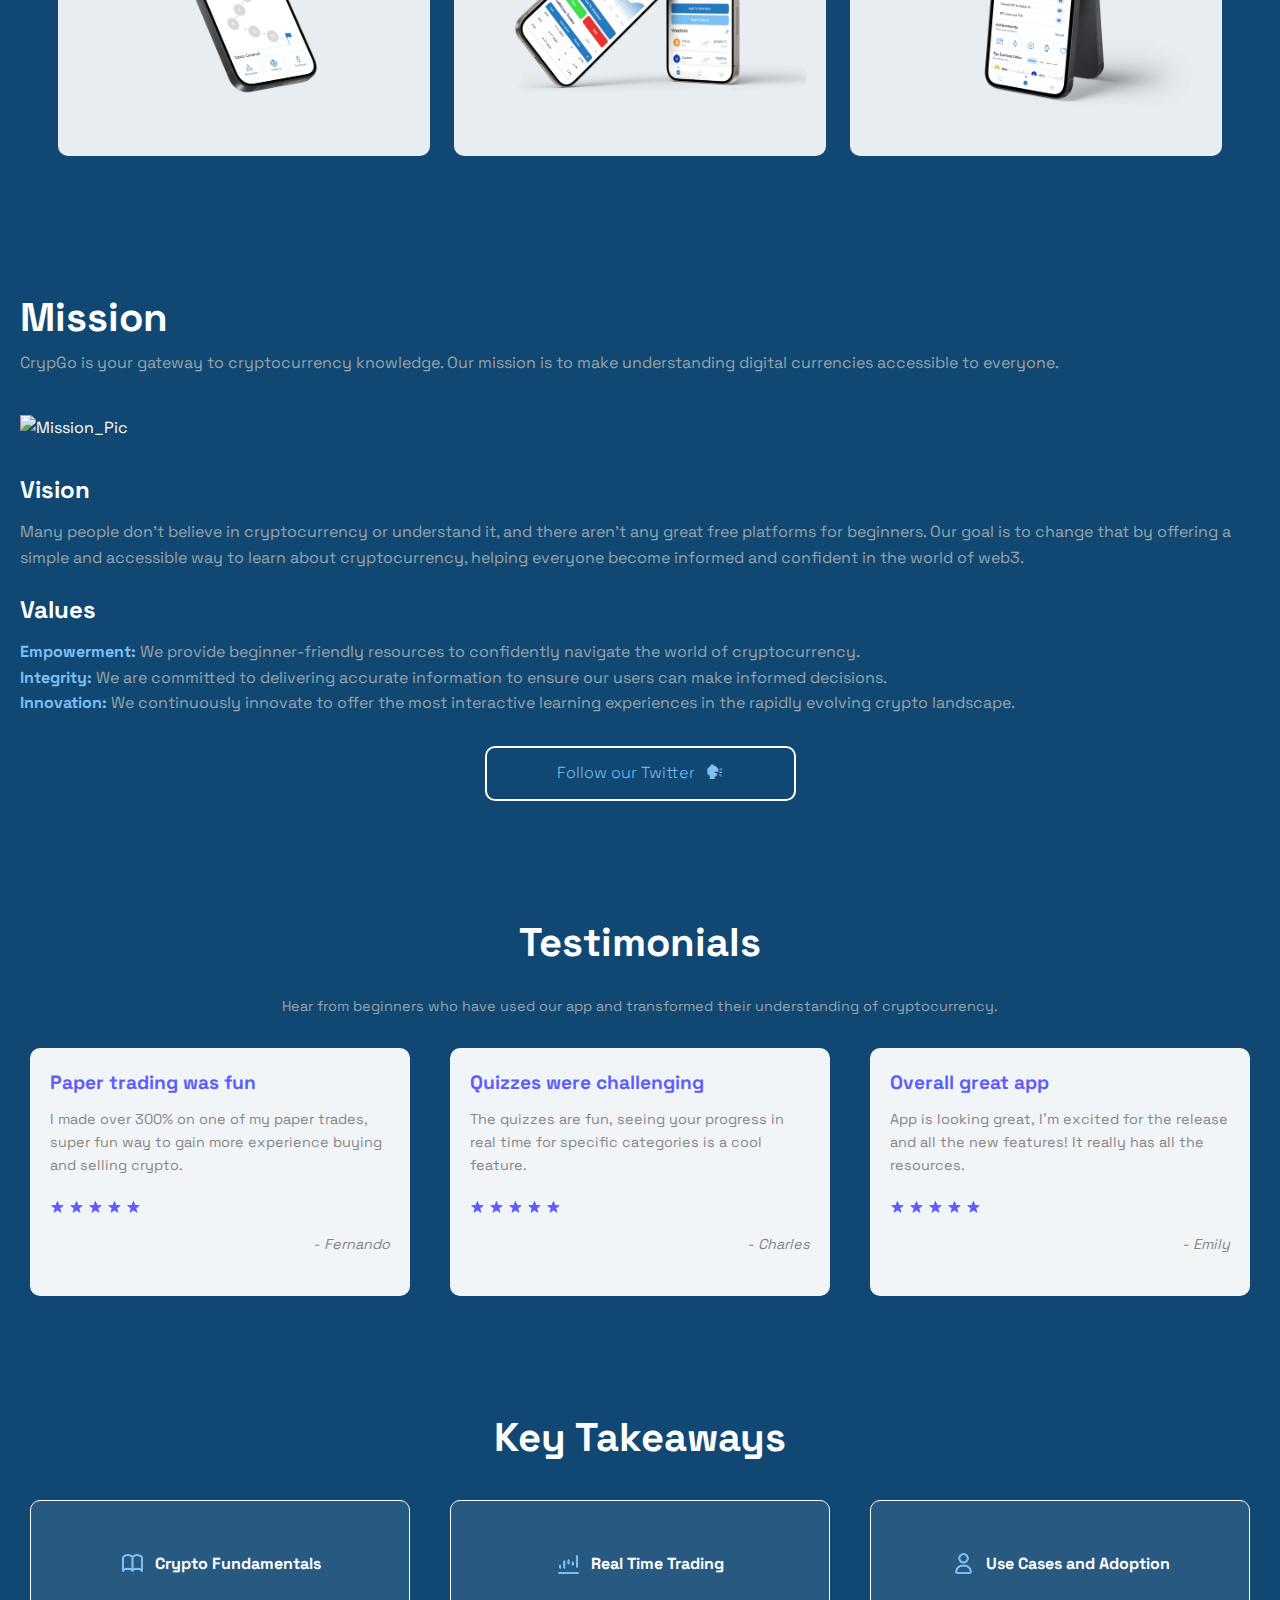
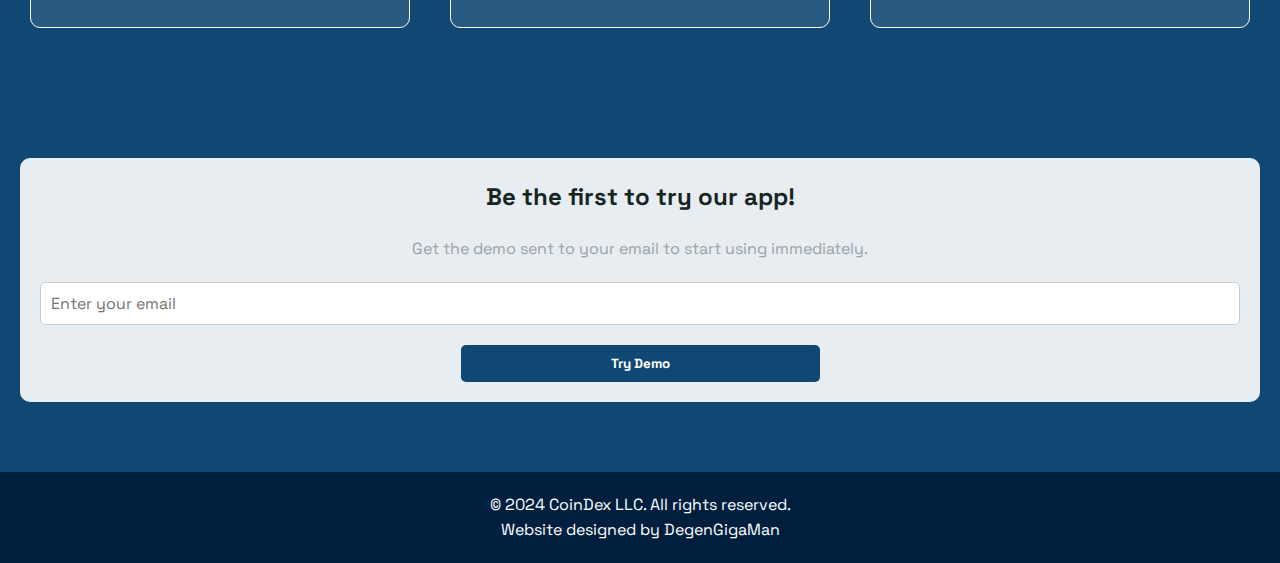
==== commit db4b2799: "Update index.html" ====
--- a/index.html
+++ b/index.html
@@ -27,8 +27,8 @@
                 <a href="https://twitter.com/crypgo_app" target="_blank">
                     <img src="assets/images/Twitter-icon.png" alt="Twitter" class="social-icon">
                 </a>
-                <a href="https://instagram.com/crypgo_app" target="_blank">
-                    <img src="assets/images/Instagram-icon.png" alt="Instagram" class="social-icon">
+                <a href="https://t.me/crypgo_app" target="_blank">
+                    <img src="assets/images/telegram.png" alt="Telegram" class="social-icon">
                 </a>
             </div>
             <a href="#form-section" class="try-demo" style="padding: 10px 20px; font-size: 0.6rem; font-family: 'Space Grotesk'; text-decoration: none;">Try Demo</a>
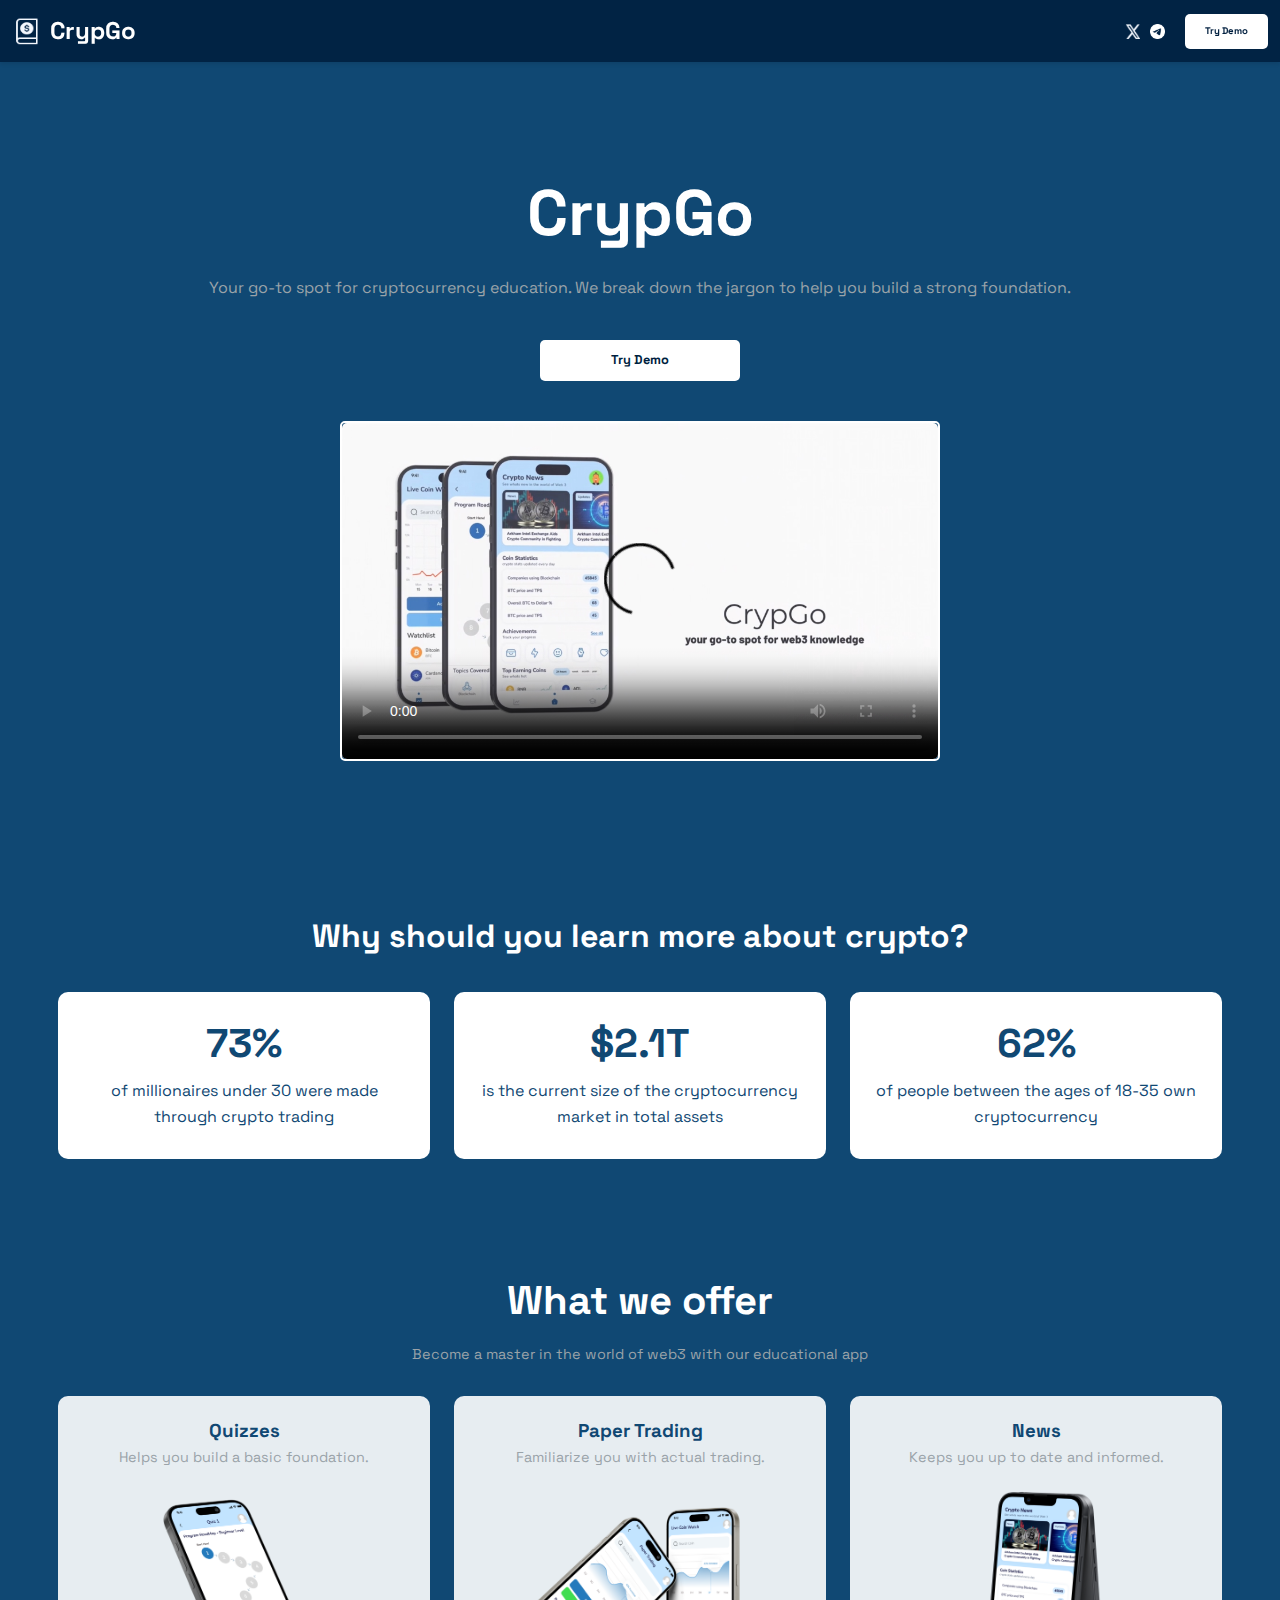
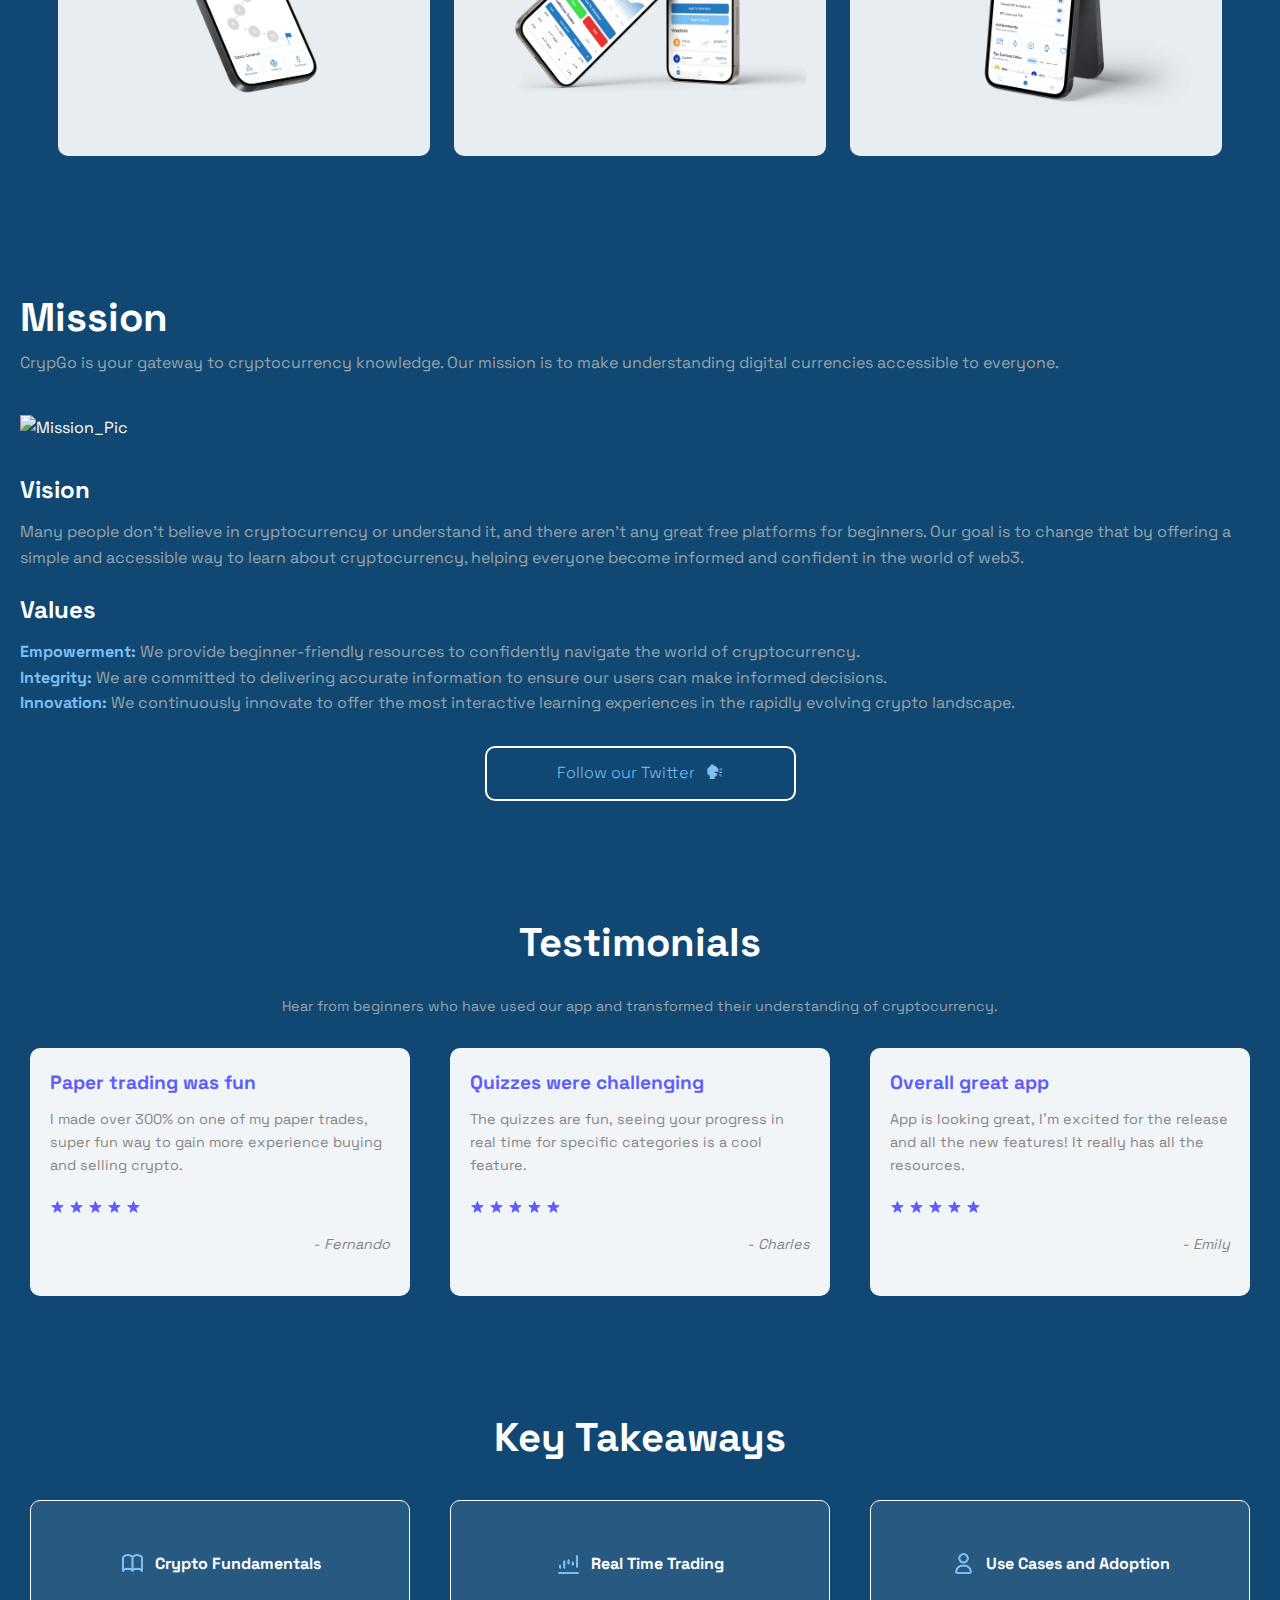
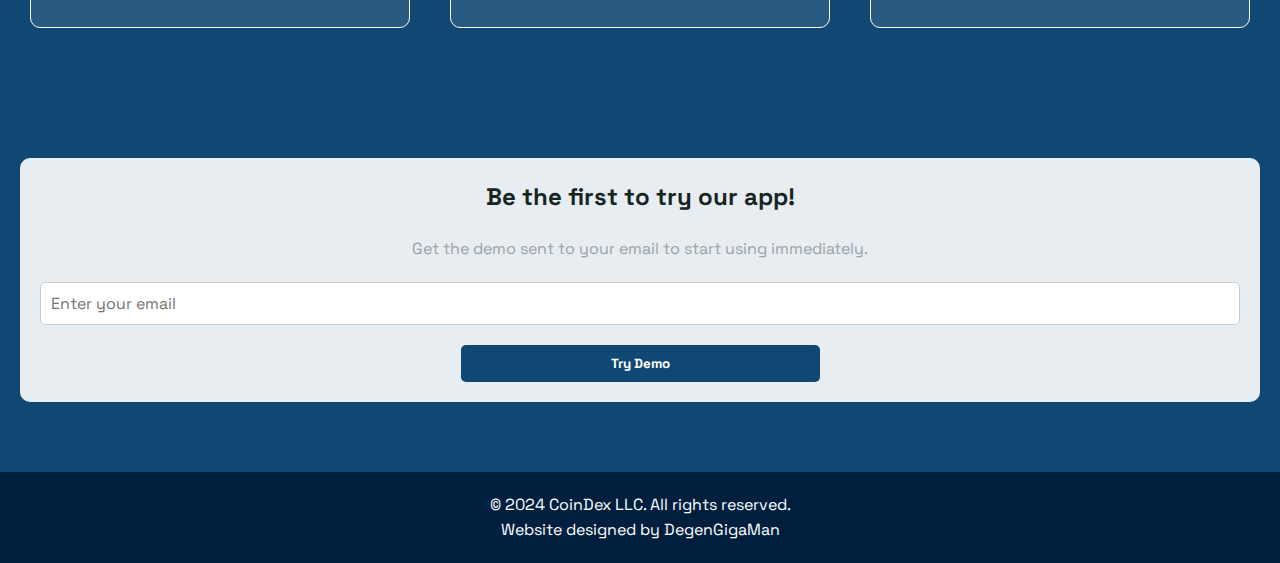
==== commit c6d58631: "Update index.html" ====
--- a/index.html
+++ b/index.html
@@ -3,7 +3,7 @@
 <head>
     <meta charset="UTF-8">
     <meta name="viewport" content="width=device-width, initial-scale=1.0">
-    <title>CrypGO</title>
+    <title>CrypGo</title>
     <link rel="stylesheet" href="assets/css/styles9991.css">
     <link href="https://fonts.googleapis.com/css2?family=Space+Grotesk:wght@400;500;700&display=swap" rel="stylesheet">
     <link rel="icon" href="/favicon-180x180.png" type="image/png">
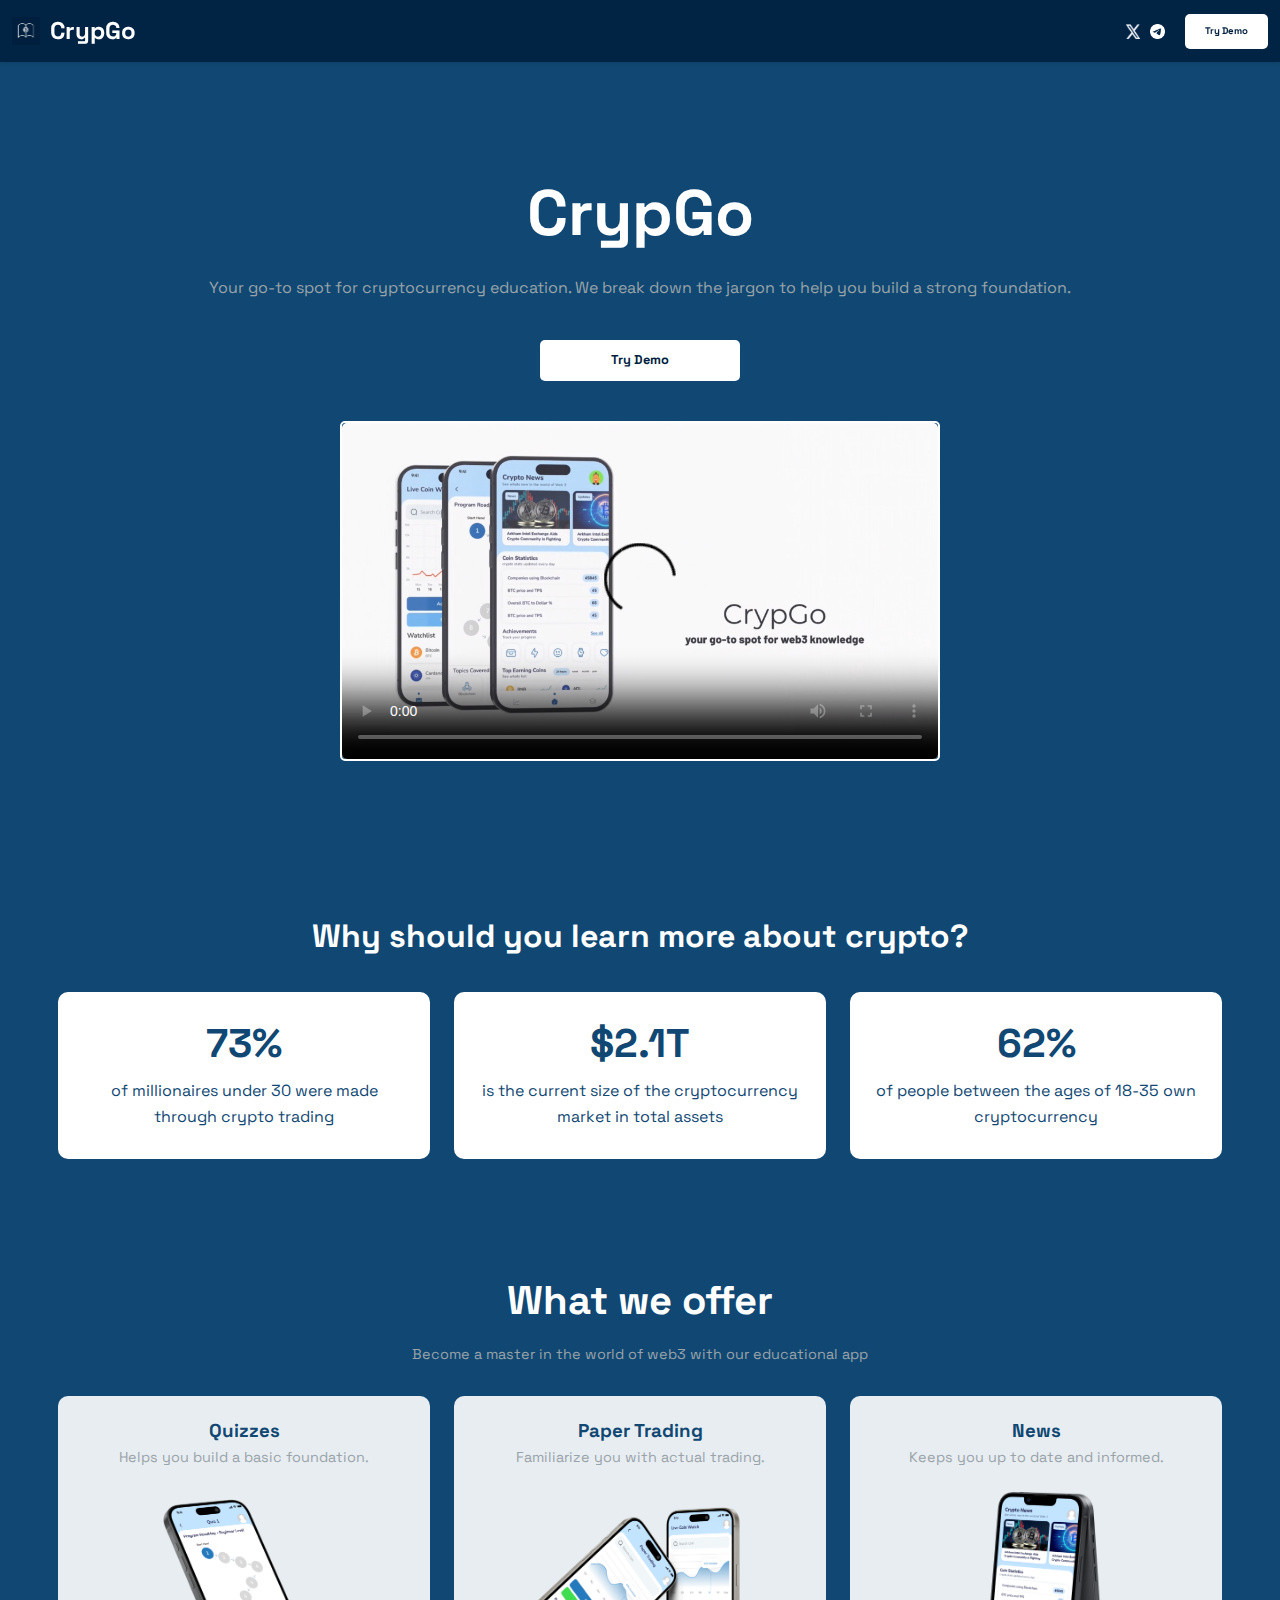
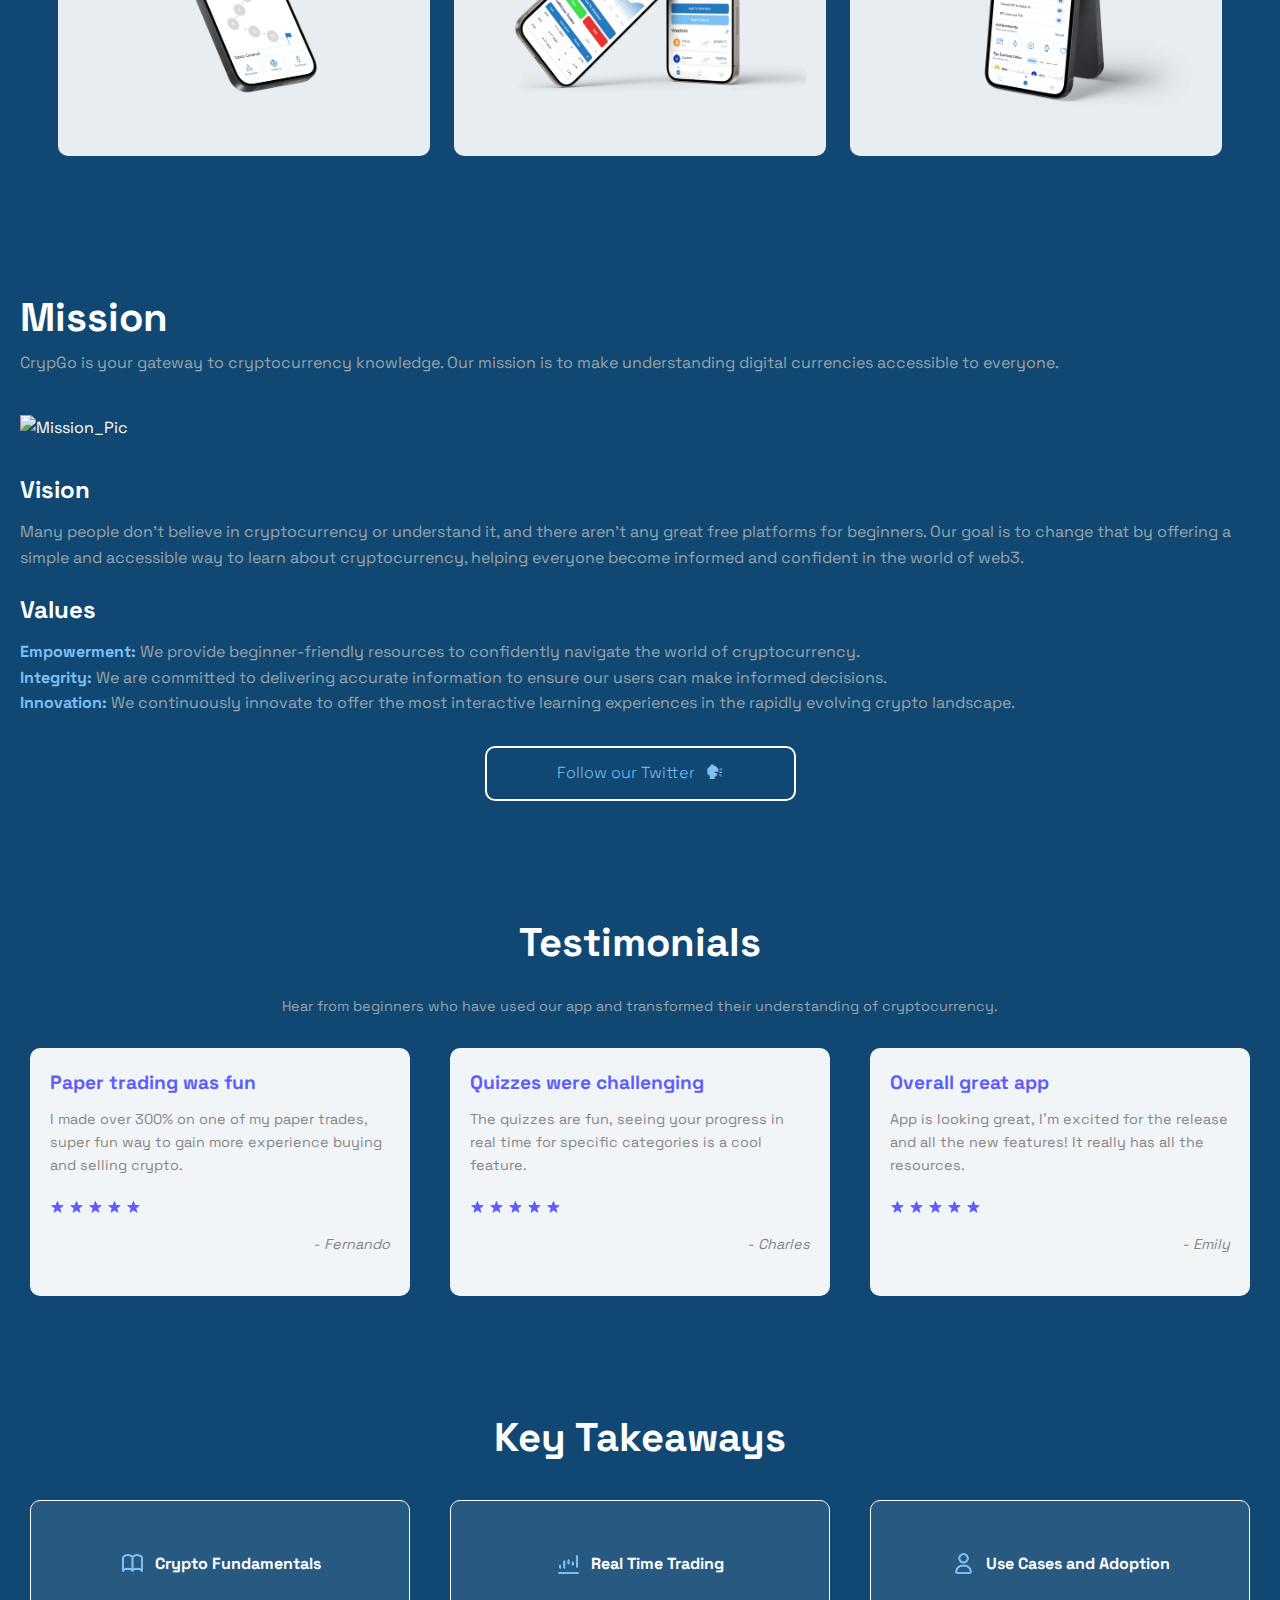
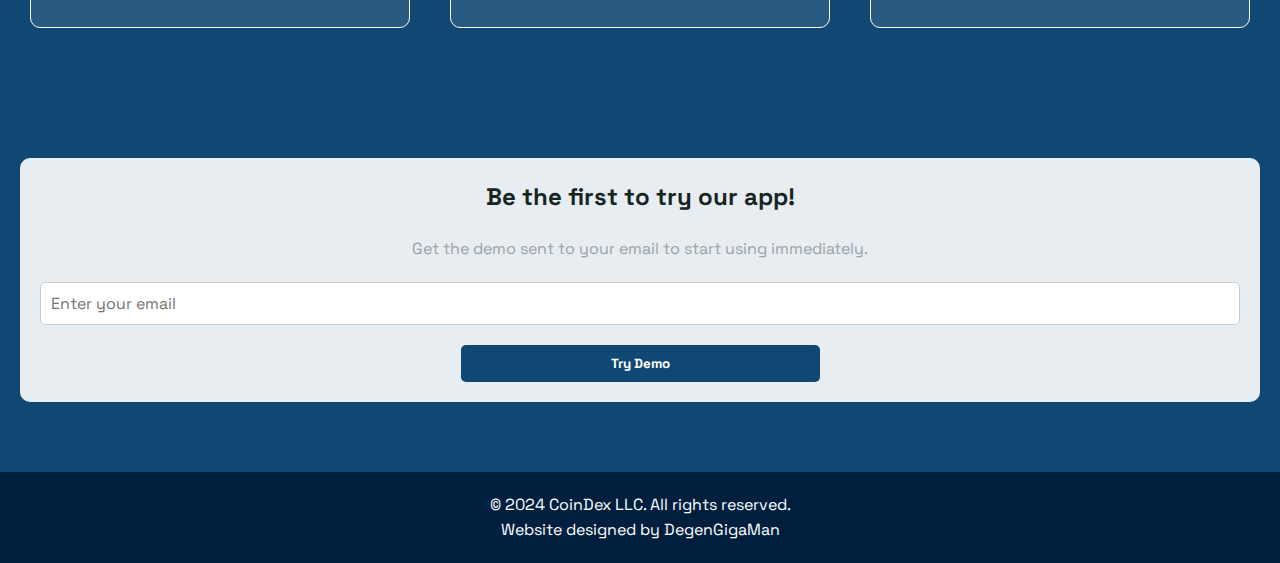
==== commit 6924a73d: "Update index.html" ====
--- a/index.html
+++ b/index.html
@@ -18,7 +18,7 @@
     <header>
         <div class="nav-left">
             <div class="logo">
-                <img src="assets/images/logo.png" alt="logo">
+                <img src="assets/images/new_logo1.png" alt="logo">
                 CrypGo
             </div>
         </div>
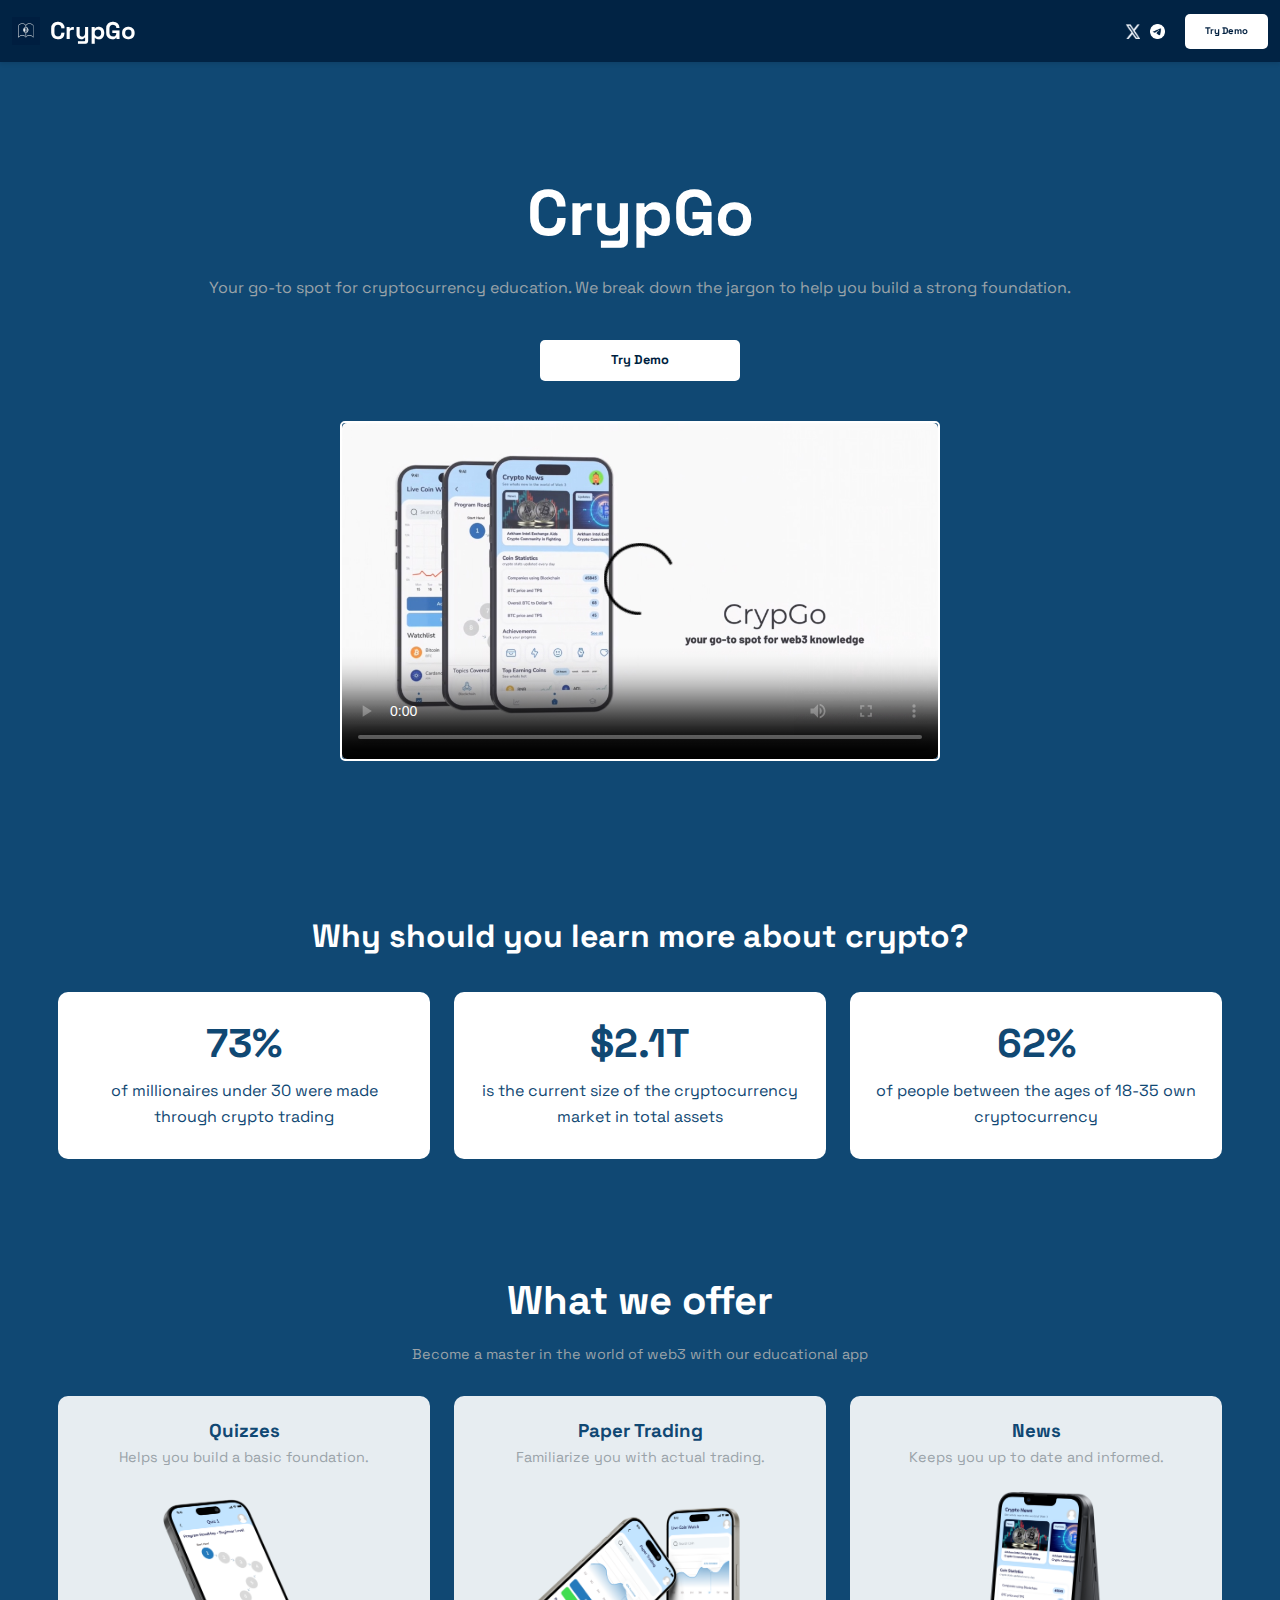
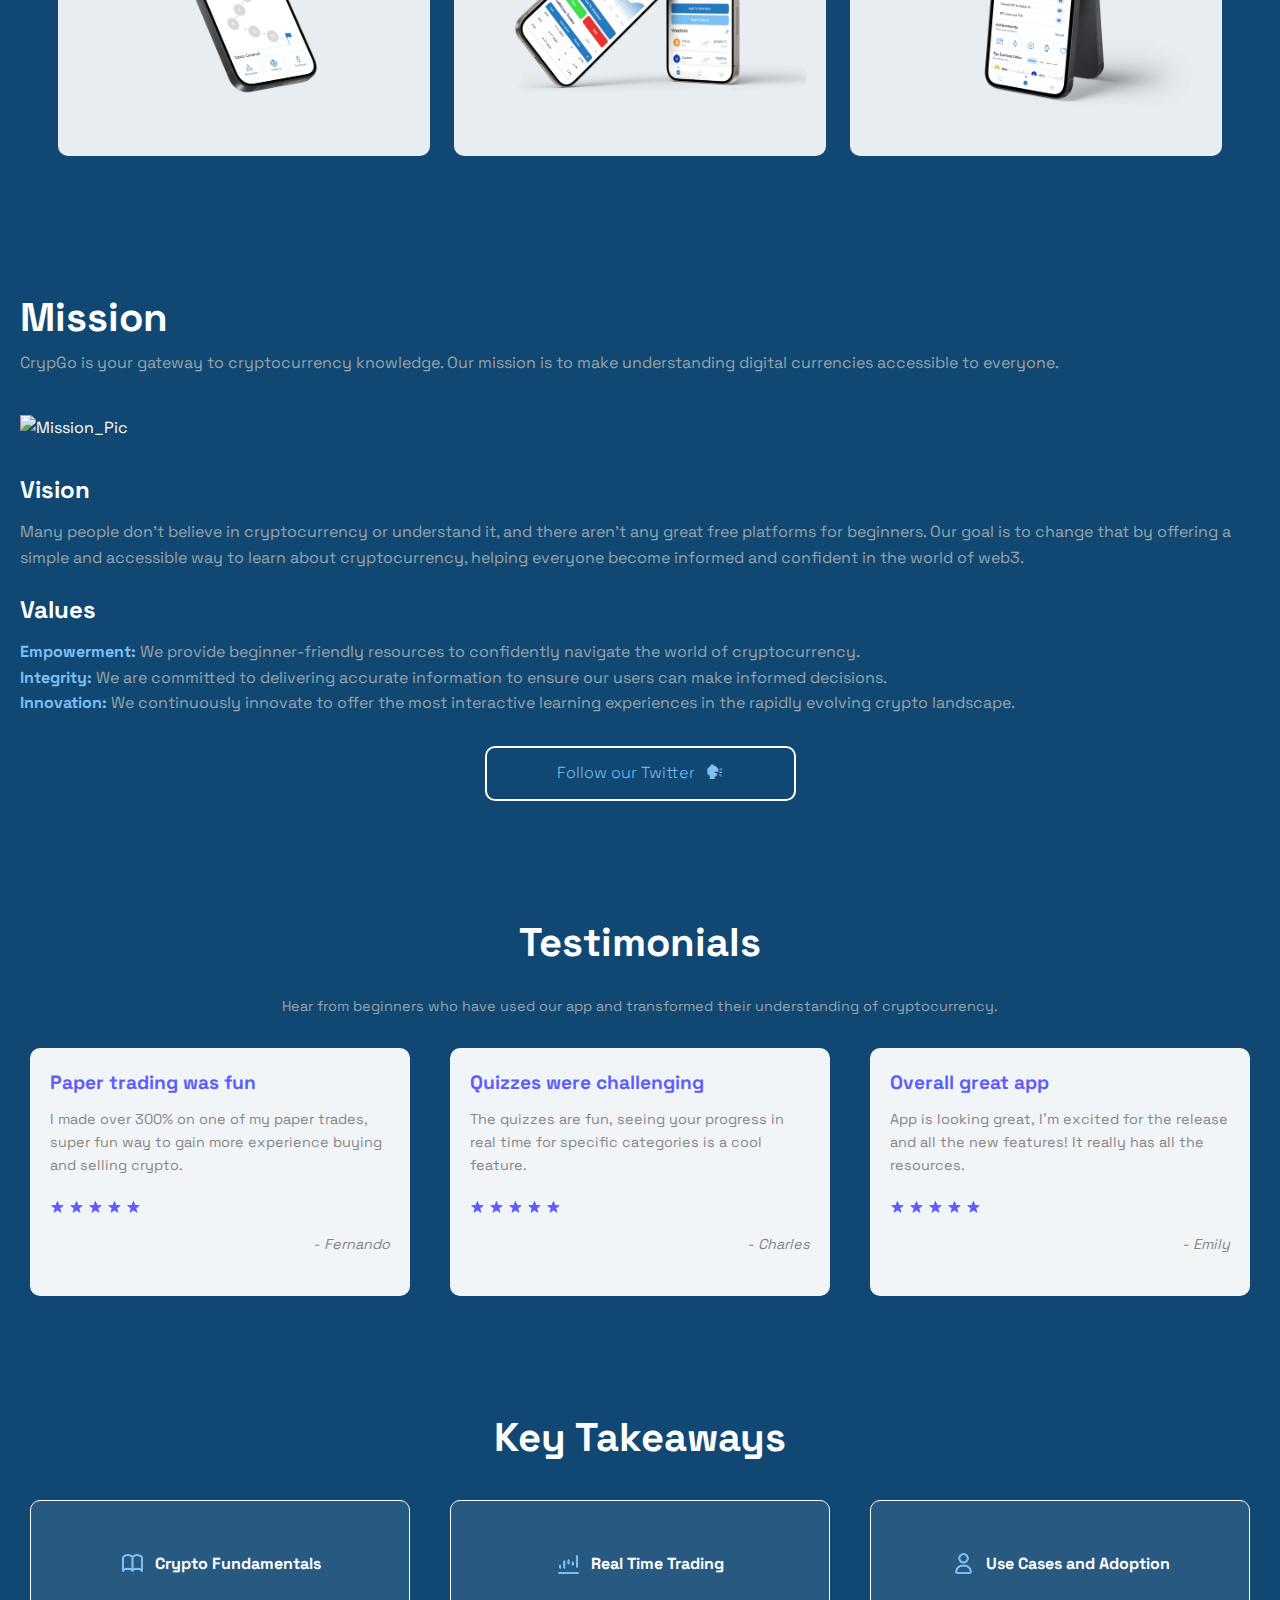
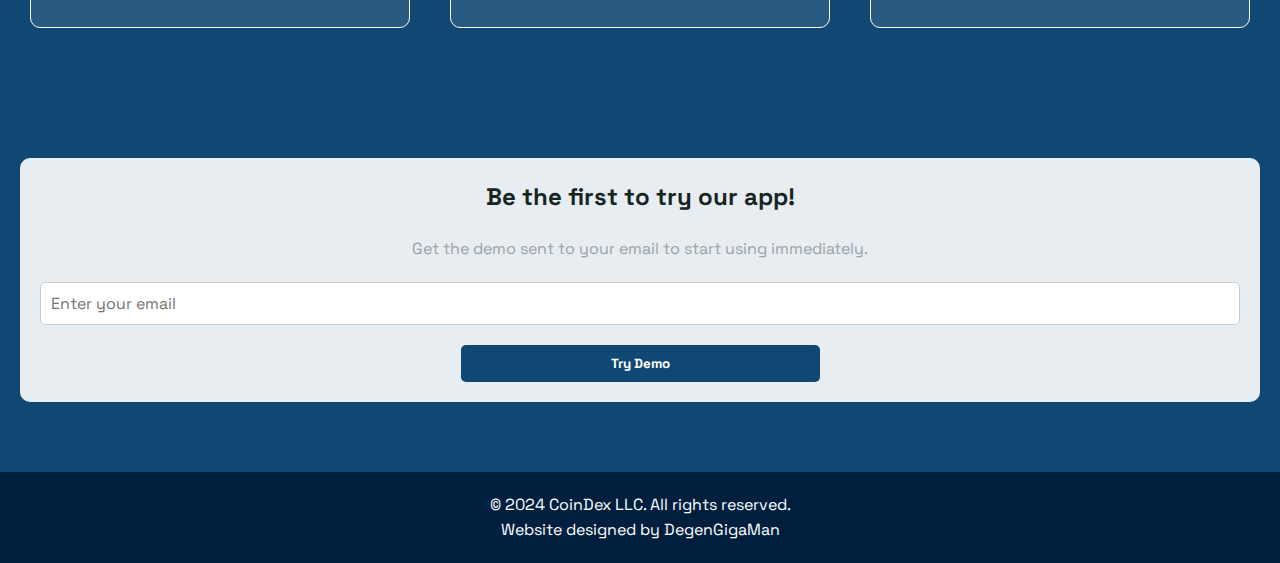
==== commit 89af45e7: "Update index.html" ====
--- a/index.html
+++ b/index.html
@@ -18,7 +18,7 @@
     <header>
         <div class="nav-left">
             <div class="logo">
-                <img src="assets/images/new_logo1.png" alt="logo">
+                <img src="assets/images/new_logo2.png" alt="logo">
                 CrypGo
             </div>
         </div>
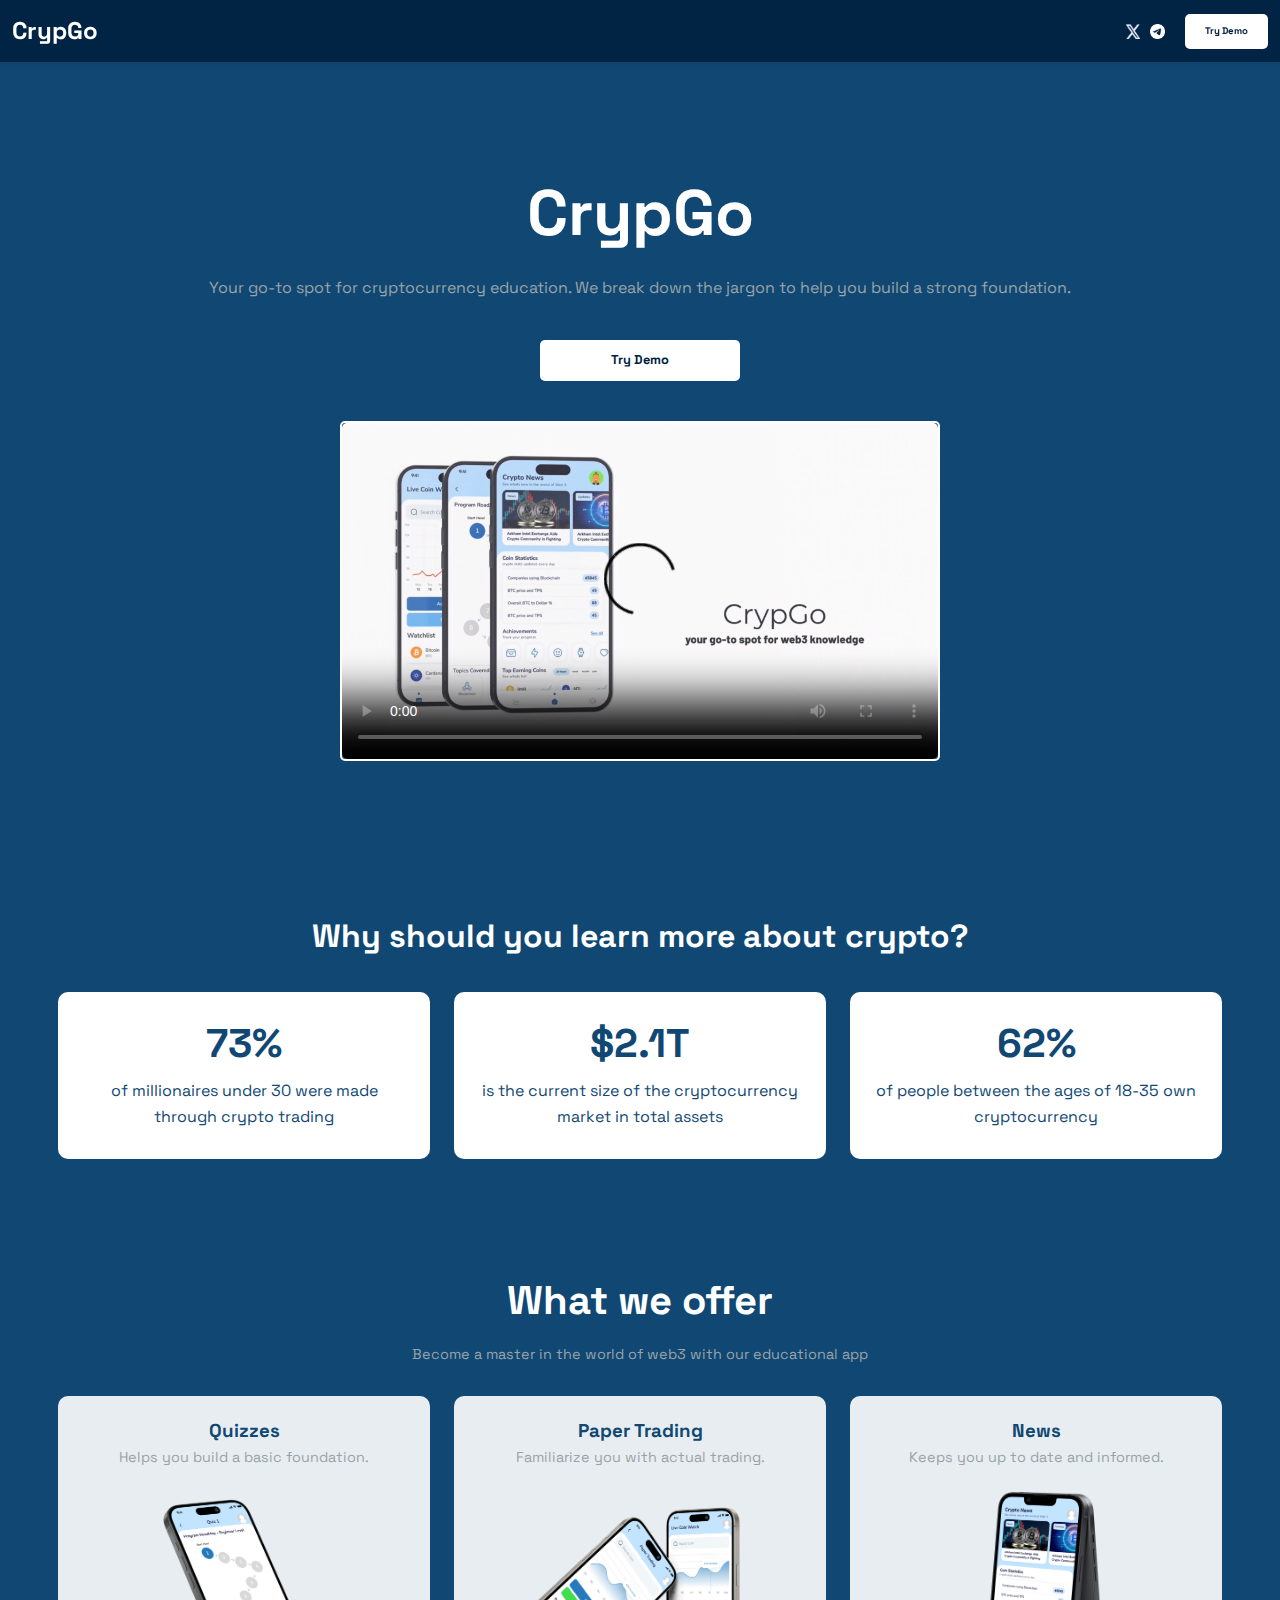
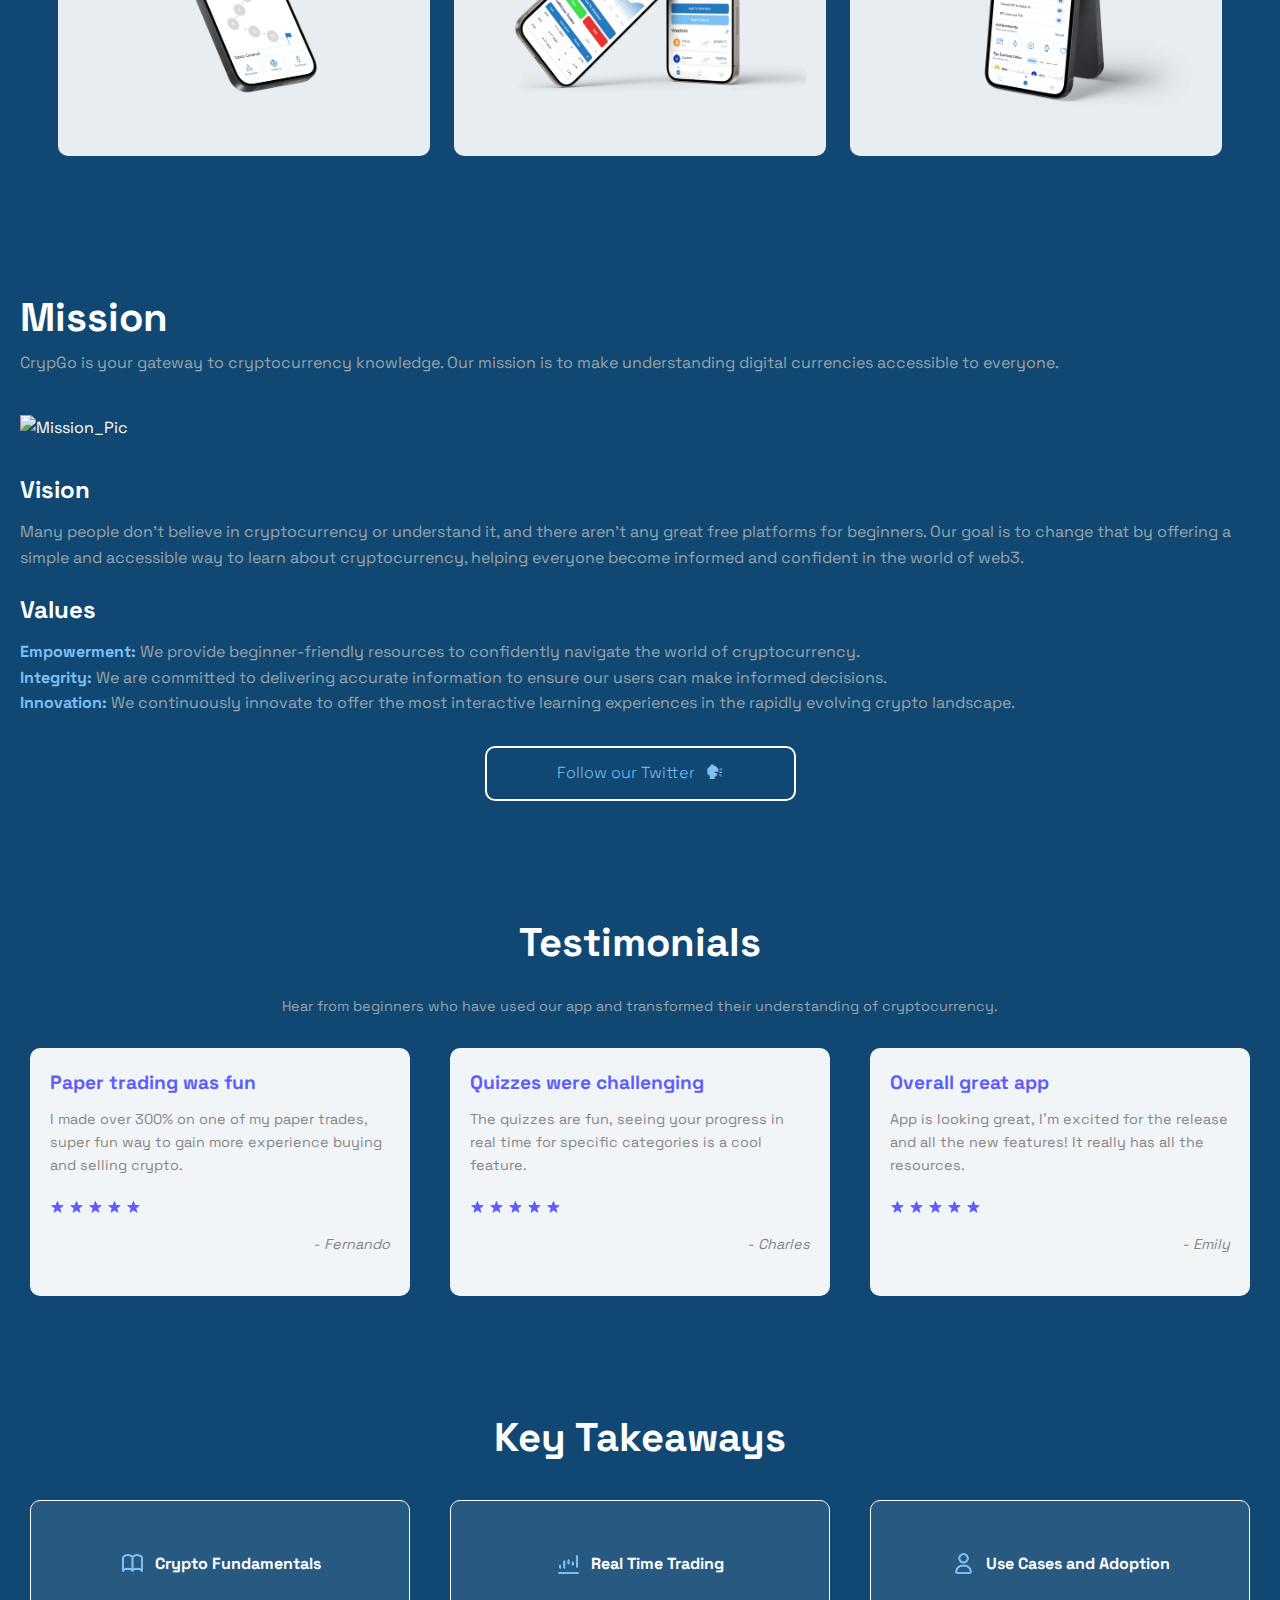
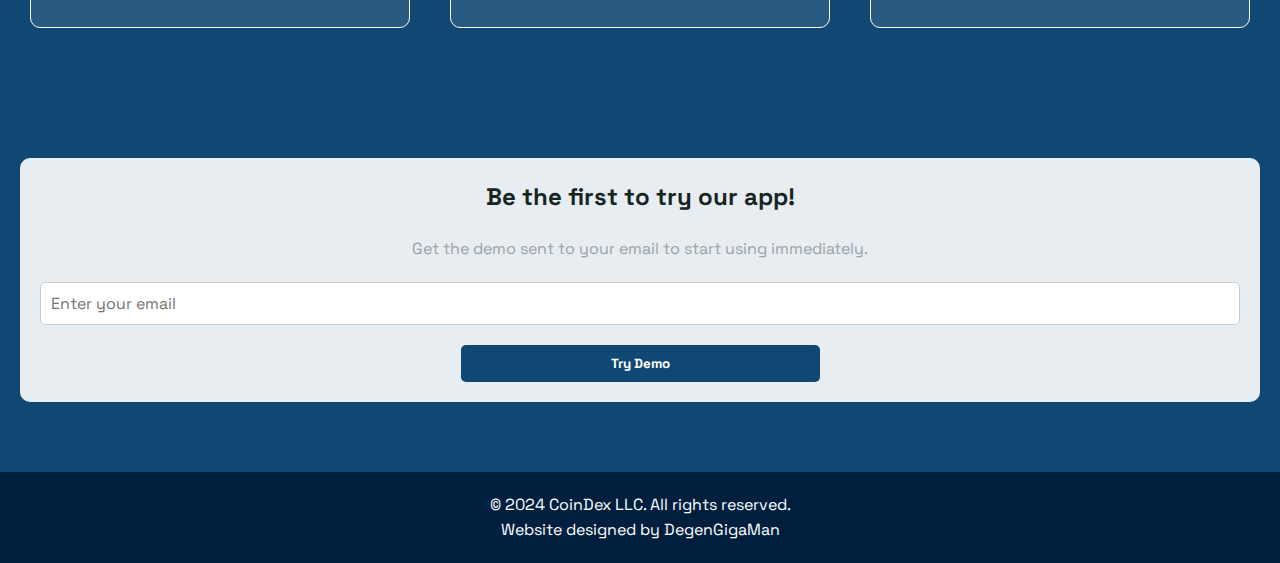
==== commit 69211ec4: "Update index.html" ====
--- a/index.html
+++ b/index.html
@@ -18,7 +18,6 @@
     <header>
         <div class="nav-left">
             <div class="logo">
-                <img src="assets/images/new_logo2.png" alt="logo">
                 CrypGo
             </div>
         </div>
